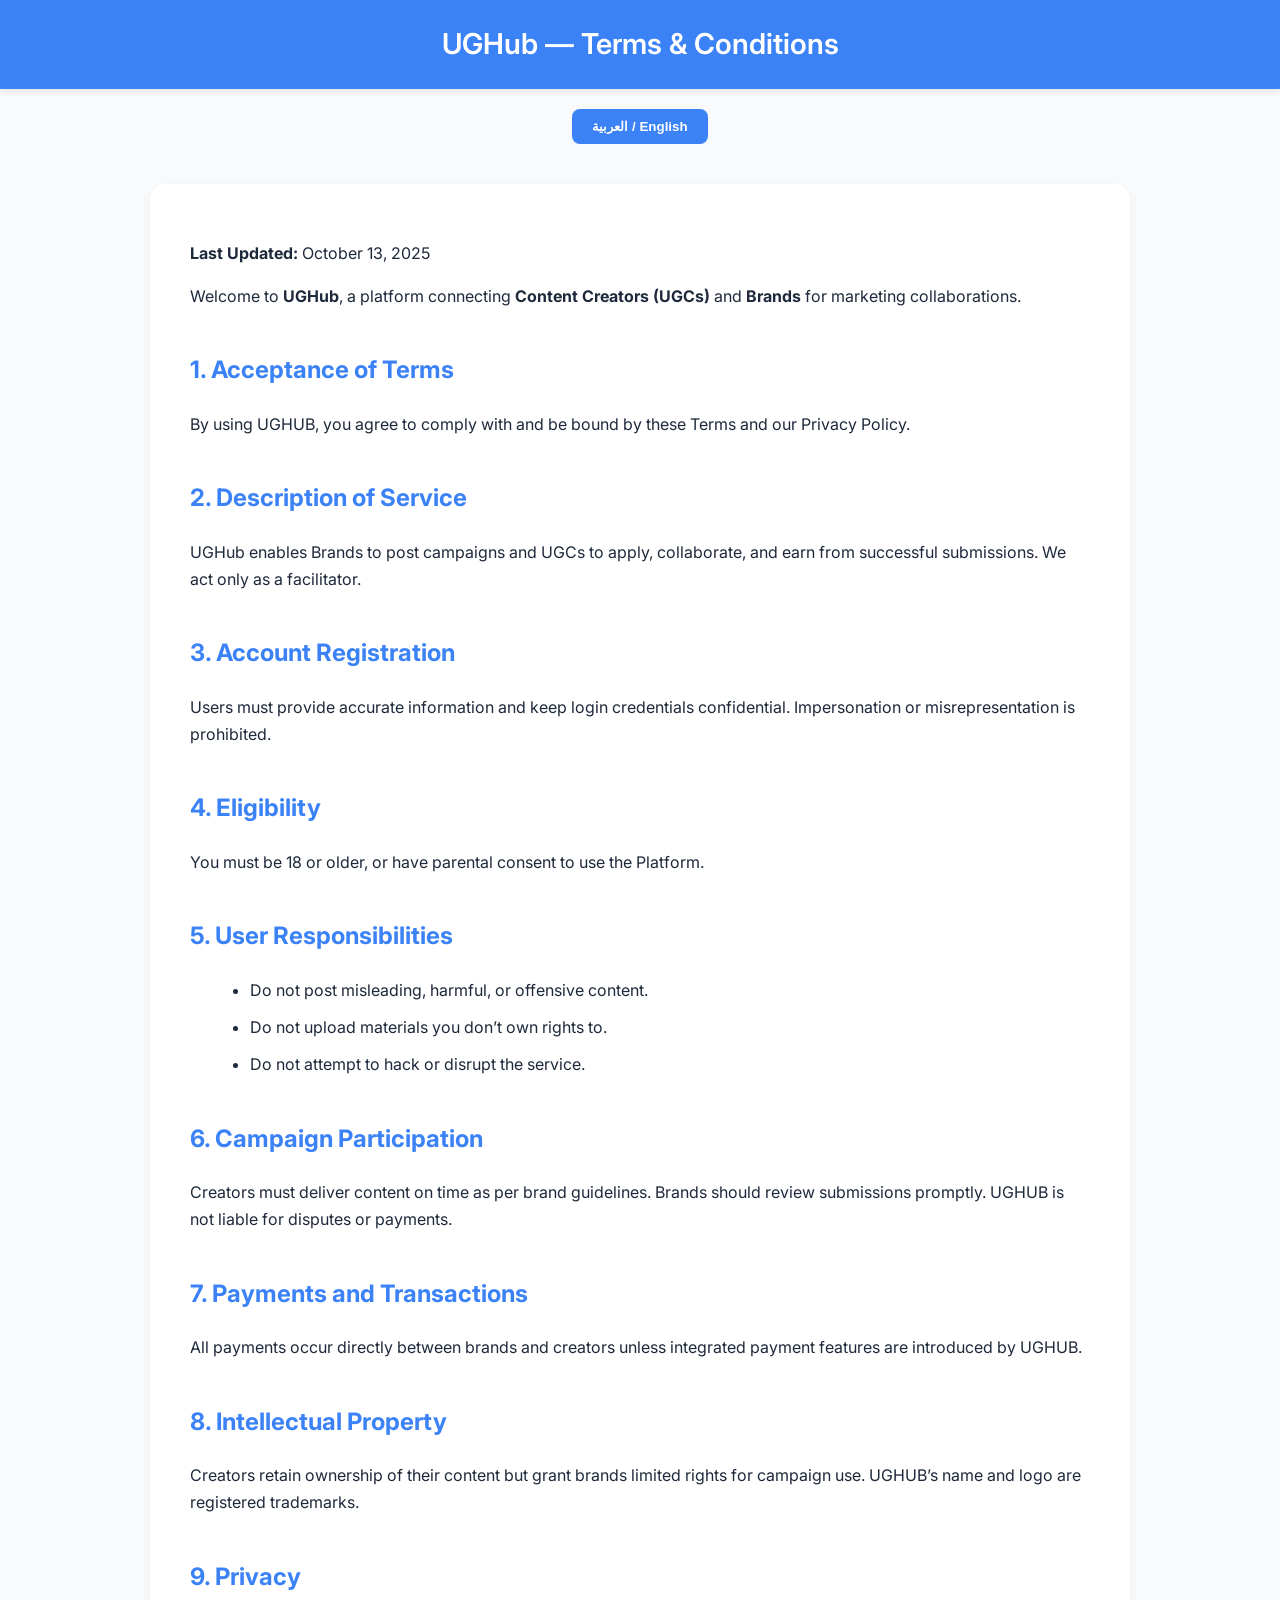
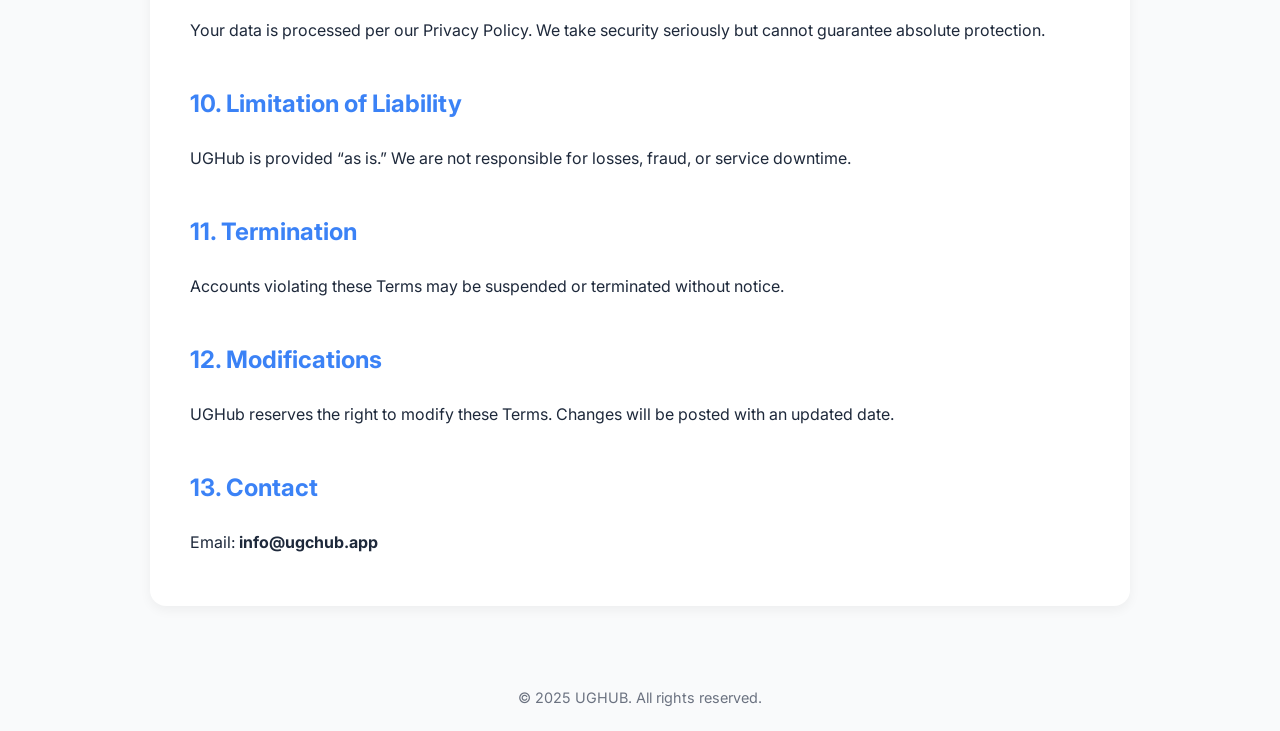
==== index.html @ 2a1dae36 "Fix HTML encoding issues in index.html" ====
<!DOCTYPE html>
<html lang="en" dir="ltr">
<head>
  <meta charset="UTF-8">
  <meta name="viewport" content="width=device-width, initial-scale=1.0">
  <title>UGHub | Terms & Conditions</title>
  <link href="https://fonts.googleapis.com/css2?family=Inter:wght@400;600&display=swap" rel="stylesheet">
  <style>
    :root {
      --primary: #3b82f6;
      --secondary: #1e293b;
      --bg: #f9fafb;
      --white: #fff;
    }
    body {
      font-family: 'Inter', sans-serif;
      background-color: var(--bg);
      margin: 0;
      padding: 0;
      line-height: 1.7;
      color: var(--secondary);
    }
    header {
      background: var(--primary);
      color: var(--white);
      padding: 20px 40px;
      text-align: center;
      box-shadow: 0 2px 8px rgba(0,0,0,0.1);
    }
    header h1 {
      margin: 0;
      font-size: 1.8rem;
      font-weight: 600;
    }
    .container {
      max-width: 900px;
      margin: 40px auto;
      background: var(--white);
      padding: 40px;
      border-radius: 16px;
      box-shadow: 0 4px 12px rgba(0,0,0,0.05);
    }
    h2 {
      color: var(--primary);
      margin-top: 40px;
    }
    h3 {
      margin-top: 30px;
      color: var(--secondary);
    }
    p, li {
      margin-bottom: 10px;
    }
    ul {
      margin-left: 20px;
    }
    .switcher {
      display: flex;
      justify-content: center;
      margin: 20px;
    }
    button {
      background: var(--primary);
      border: none;
      color: var(--white);
      padding: 10px 20px;
      border-radius: 8px;
      cursor: pointer;
      font-weight: 600;
      transition: background 0.2s;
    }
    button:hover {
      background: #2563eb;
    }
    .arabic {
      display: none;
      direction: rtl;
      font-family: 'Inter', sans-serif;
    }
    footer {
      text-align: center;
      margin-top: 60px;
      padding: 20px;
      color: #6b7280;
      font-size: 0.9rem;
    }
    @media (max-width: 768px) {
      .container {
        padding: 20px;
      }
    }
  </style>
</head>
<body>
  <header>
    <h1>UGHub — Terms & Conditions</h1>
  </header>

  <div class="switcher">
    <button id="toggleLang">العربية / English</button>
  </div>

  <div class="container english">
    <p><strong>Last Updated:</strong> October 13, 2025</p>
    <p>Welcome to <strong>UGHub</strong>, a platform connecting <strong>Content Creators (UGCs)</strong> and <strong>Brands</strong> for marketing collaborations.</p>

    <h2>1. Acceptance of Terms</h2>
    <p>By using UGHUB, you agree to comply with and be bound by these Terms and our Privacy Policy.</p>

    <h2>2. Description of Service</h2>
    <p>UGHub enables Brands to post campaigns and UGCs to apply, collaborate, and earn from successful submissions. We act only as a facilitator.</p>

    <h2>3. Account Registration</h2>
    <p>Users must provide accurate information and keep login credentials confidential. Impersonation or misrepresentation is prohibited.</p>

    <h2>4. Eligibility</h2>
    <p>You must be 18 or older, or have parental consent to use the Platform.</p>

    <h2>5. User Responsibilities</h2>
    <ul>
      <li>Do not post misleading, harmful, or offensive content.</li>
      <li>Do not upload materials you don’t own rights to.</li>
      <li>Do not attempt to hack or disrupt the service.</li>
    </ul>

    <h2>6. Campaign Participation</h2>
    <p>Creators must deliver content on time as per brand guidelines. Brands should review submissions promptly. UGHUB is not liable for disputes or payments.</p>

    <h2>7. Payments and Transactions</h2>
    <p>All payments occur directly between brands and creators unless integrated payment features are introduced by UGHUB.</p>

    <h2>8. Intellectual Property</h2>
    <p>Creators retain ownership of their content but grant brands limited rights for campaign use. UGHUB’s name and logo are registered trademarks.</p>

    <h2>9. Privacy</h2>
    <p>Your data is processed per our Privacy Policy. We take security seriously but cannot guarantee absolute protection.</p>

    <h2>10. Limitation of Liability</h2>
    <p>UGHub is provided “as is.” We are not responsible for losses, fraud, or service downtime.</p>

    <h2>11. Termination</h2>
    <p>Accounts violating these Terms may be suspended or terminated without notice.</p>

    <h2>12. Modifications</h2>
    <p>UGHub reserves the right to modify these Terms. Changes will be posted with an updated date.</p>

    <h2>13. Contact</h2>
    <p>Email: <strong>info@ugchub.app</strong></p>
  </div>

  <div class="container arabic">
    <p><strong>آخر تحديث:</strong> 13 أكتوبر 2025</p>
    <p>مرحبًا بك في <strong>UGHub</strong>، المنصة التي تربط بين <strong>صنّاع المحتوى</strong> و<strong>العلامات التجارية</strong> للتعاون في الحملات التسويقية.</p>

    <h2>1. القبول بالشروط</h2>
    <p>باستخدامك للتطبيق، فإنك توافق على هذه الشروط وسياسة الخصوصية الخاصة بنا.</p>

    <h2>2. وصف الخدمة</h2>
    <p>تتيح المنصة للعلامات التجارية نشر الحملات، ولصناع المحتوى التقديم والمشاركة مقابل تعويض. UGHUB مجرد وسيط ولا يتحمل المسؤولية المالية.</p>

    <h2>3. تسجيل الحساب</h2>
    <p>يجب إدخال معلومات صحيحة والحفاظ على سرية بيانات الدخول. يُمنع انتحال هوية أي جهة.</p>

    <h2>4. الأهلية</h2>
    <p>يجب أن يكون عمرك 18 عامًا أو أكثر أو لديك موافقة ولي أمرك.</p>

    <h2>5. مسؤوليات المستخدم</h2>
    <ul>
      <li>عدم نشر محتوى مضلل أو مسيء.</li>
      <li>عدم رفع مواد لا تمتلك حقوقها.</li>
      <li>عدم محاولة اختراق أو تعطيل النظام.</li>
    </ul>

    <h2>6. المشاركة في الحملات</h2>
    <p>يجب على صانع المحتوى الالتزام بإرشادات الحملة. لا تتحمل UGHUB أي مسؤولية عن المدفوعات أو النزاعات.</p>

    <h2>7. المدفوعات</h2>
    <p>تتم الاتفاقات المالية مباشرة بين الطرفين ما لم توفر المنصة نظام دفع رسمي.</p>

    <h2>8. الملكية الفكرية</h2>
    <p>يحتفظ صانع المحتوى بحقوق أعماله ويمنح العلامة التجارية ترخيصًا محدودًا لاستخدامها ضمن الحملة.</p>

    <h2>9. الخصوصية</h2>
    <p>نتعامل مع بياناتك وفق سياسة الخصوصية الخاصة بنا، ونسعى لحمايتها بأقصى قدر ممكن.</p>

    <h2>10. تحديد المسؤولية</h2>
    <p>يُقدَّم التطبيق “كما هو”، دون ضمانات. لا نتحمل مسؤولية الخسائر أو الأعطال.</p>

    <h2>11. إنهاء الخدمة</h2>
    <p>قد يتم تعليق أو حذف الحسابات المخالفة دون إشعار مسبق.</p>

    <h2>12. التعديلات</h2>
    <p>قد يتم تعديل هذه الشروط من وقت لآخر، ويُعتبر استمرارك في الاستخدام موافقة ضمنية.</p>

    <h2>13. اتصل بنا</h2>
    <p>البريد الإلكتروني: <strong>info@ugchub.app</strong></p>
  </div>

  <footer>
    &copy; 2025 UGHUB. All rights reserved.
  </footer>

  <script>
    const toggleBtn = document.getElementById('toggleLang');
    const english = document.querySelector('.english');
    const arabic = document.querySelector('.arabic');
    let isArabic = false;

    toggleBtn.addEventListener('click', () => {
      isArabic = !isArabic;
      if (isArabic) {
        english.style.display = 'none';
        arabic.style.display = 'block';
      } else {
        english.style.display = 'block';
        arabic.style.display = 'none';
      }
    });
  </script>
</body>
</html>
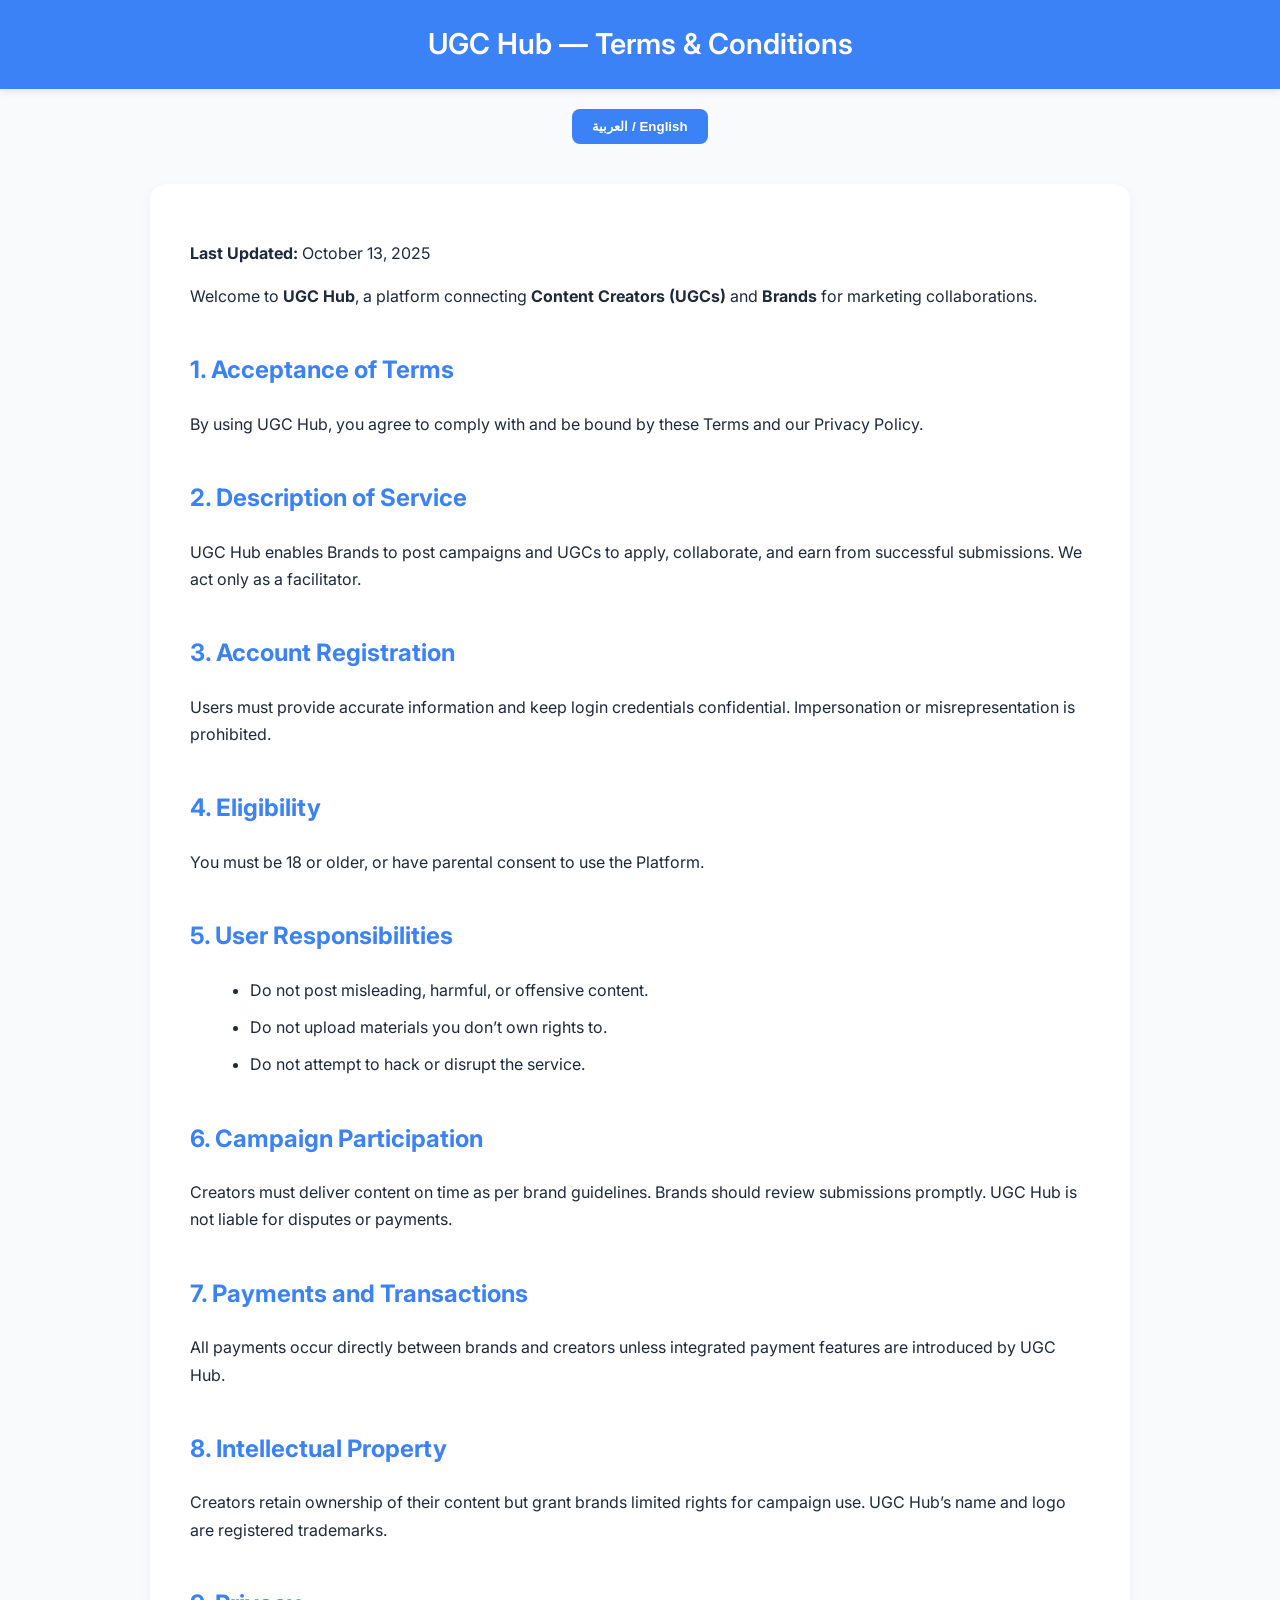
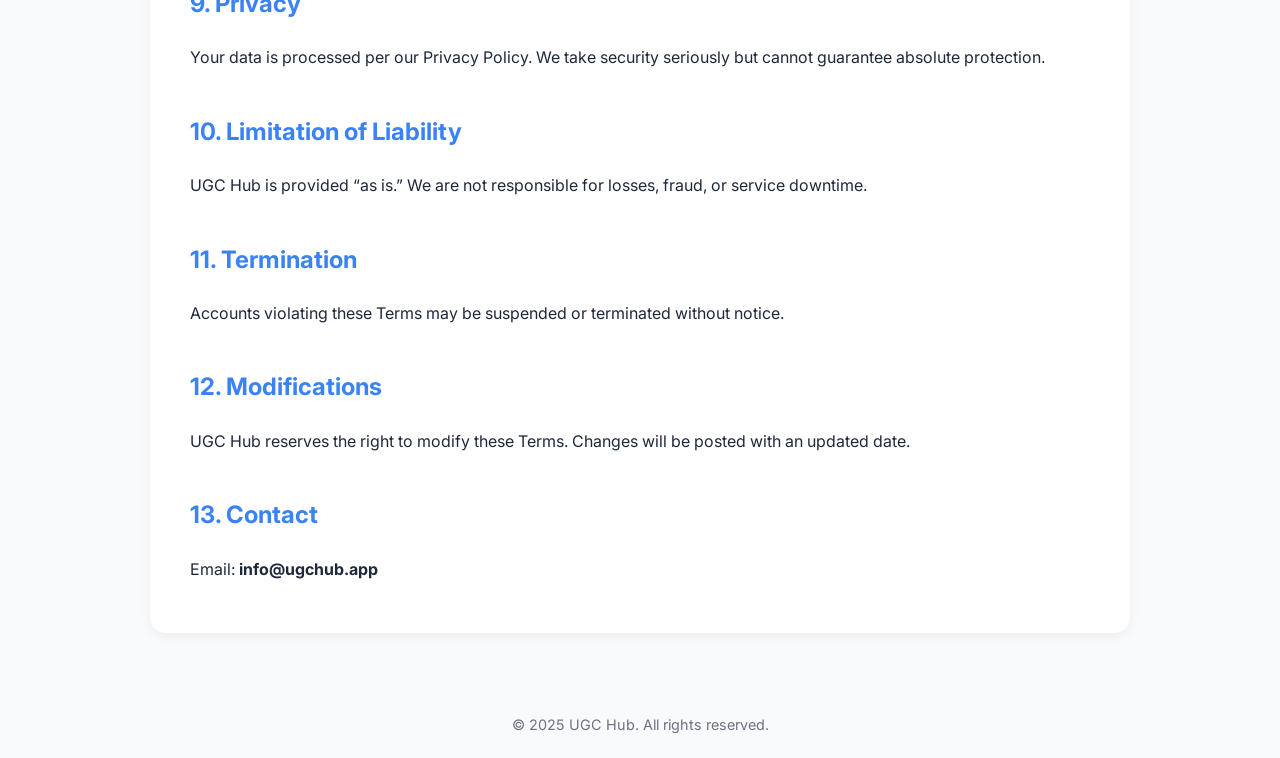
==== commit fdbf4b5a: "Update HTML structure and content for UGC Hub" ====
--- a/index.html
+++ b/index.html
@@ -3,7 +3,7 @@
 <head>
   <meta charset="UTF-8">
   <meta name="viewport" content="width=device-width, initial-scale=1.0">
-  <title>UGHub | Terms & Conditions</title>
+  <title>UGC Hub | Terms & Conditions</title>
   <link href="https://fonts.googleapis.com/css2?family=Inter:wght@400;600&display=swap" rel="stylesheet">
   <style>
     :root {
@@ -93,7 +93,7 @@
 </head>
 <body>
   <header>
-    <h1>UGHub — Terms & Conditions</h1>
+    <h1>UGC Hub — Terms & Conditions</h1>
   </header>
 
   <div class="switcher">
@@ -102,13 +102,13 @@
 
   <div class="container english">
     <p><strong>Last Updated:</strong> October 13, 2025</p>
-    <p>Welcome to <strong>UGHub</strong>, a platform connecting <strong>Content Creators (UGCs)</strong> and <strong>Brands</strong> for marketing collaborations.</p>
+    <p>Welcome to <strong>UGC Hub</strong>, a platform connecting <strong>Content Creators (UGCs)</strong> and <strong>Brands</strong> for marketing collaborations.</p>
 
     <h2>1. Acceptance of Terms</h2>
-    <p>By using UGHUB, you agree to comply with and be bound by these Terms and our Privacy Policy.</p>
+    <p>By using UGC Hub, you agree to comply with and be bound by these Terms and our Privacy Policy.</p>
 
     <h2>2. Description of Service</h2>
-    <p>UGHub enables Brands to post campaigns and UGCs to apply, collaborate, and earn from successful submissions. We act only as a facilitator.</p>
+    <p>UGC Hub enables Brands to post campaigns and UGCs to apply, collaborate, and earn from successful submissions. We act only as a facilitator.</p>
 
     <h2>3. Account Registration</h2>
     <p>Users must provide accurate information and keep login credentials confidential. Impersonation or misrepresentation is prohibited.</p>
@@ -124,25 +124,25 @@
     </ul>
 
     <h2>6. Campaign Participation</h2>
-    <p>Creators must deliver content on time as per brand guidelines. Brands should review submissions promptly. UGHUB is not liable for disputes or payments.</p>
+    <p>Creators must deliver content on time as per brand guidelines. Brands should review submissions promptly. UGC Hub is not liable for disputes or payments.</p>
 
     <h2>7. Payments and Transactions</h2>
-    <p>All payments occur directly between brands and creators unless integrated payment features are introduced by UGHUB.</p>
+    <p>All payments occur directly between brands and creators unless integrated payment features are introduced by UGC Hub.</p>
 
     <h2>8. Intellectual Property</h2>
-    <p>Creators retain ownership of their content but grant brands limited rights for campaign use. UGHUB’s name and logo are registered trademarks.</p>
+    <p>Creators retain ownership of their content but grant brands limited rights for campaign use. UGC Hub’s name and logo are registered trademarks.</p>
 
     <h2>9. Privacy</h2>
     <p>Your data is processed per our Privacy Policy. We take security seriously but cannot guarantee absolute protection.</p>
 
     <h2>10. Limitation of Liability</h2>
-    <p>UGHub is provided “as is.” We are not responsible for losses, fraud, or service downtime.</p>
+    <p>UGC Hub is provided “as is.” We are not responsible for losses, fraud, or service downtime.</p>
 
     <h2>11. Termination</h2>
     <p>Accounts violating these Terms may be suspended or terminated without notice.</p>
 
     <h2>12. Modifications</h2>
-    <p>UGHub reserves the right to modify these Terms. Changes will be posted with an updated date.</p>
+    <p>UGC Hub reserves the right to modify these Terms. Changes will be posted with an updated date.</p>
 
     <h2>13. Contact</h2>
     <p>Email: <strong>info@ugchub.app</strong></p>
@@ -150,13 +150,13 @@
 
   <div class="container arabic">
     <p><strong>آخر تحديث:</strong> 13 أكتوبر 2025</p>
-    <p>مرحبًا بك في <strong>UGHub</strong>، المنصة التي تربط بين <strong>صنّاع المحتوى</strong> و<strong>العلامات التجارية</strong> للتعاون في الحملات التسويقية.</p>
+    <p>مرحبًا بك في <strong>UGC Hub</strong>، المنصة التي تربط بين <strong>صنّاع المحتوى</strong> و<strong>العلامات التجارية</strong> للتعاون في الحملات التسويقية.</p>
 
     <h2>1. القبول بالشروط</h2>
     <p>باستخدامك للتطبيق، فإنك توافق على هذه الشروط وسياسة الخصوصية الخاصة بنا.</p>
 
     <h2>2. وصف الخدمة</h2>
-    <p>تتيح المنصة للعلامات التجارية نشر الحملات، ولصناع المحتوى التقديم والمشاركة مقابل تعويض. UGHUB مجرد وسيط ولا يتحمل المسؤولية المالية.</p>
+    <p>تتيح المنصة للعلامات التجارية نشر الحملات، ولصناع المحتوى التقديم والمشاركة مقابل تعويض. UGC Hub مجرد وسيط ولا يتحمل المسؤولية المالية.</p>
 
     <h2>3. تسجيل الحساب</h2>
     <p>يجب إدخال معلومات صحيحة والحفاظ على سرية بيانات الدخول. يُمنع انتحال هوية أي جهة.</p>
@@ -172,7 +172,7 @@
     </ul>
 
     <h2>6. المشاركة في الحملات</h2>
-    <p>يجب على صانع المحتوى الالتزام بإرشادات الحملة. لا تتحمل UGHUB أي مسؤولية عن المدفوعات أو النزاعات.</p>
+    <p>يجب على صانع المحتوى الالتزام بإرشادات الحملة. لا تتحمل UGC Hub أي مسؤولية عن المدفوعات أو النزاعات.</p>
 
     <h2>7. المدفوعات</h2>
     <p>تتم الاتفاقات المالية مباشرة بين الطرفين ما لم توفر المنصة نظام دفع رسمي.</p>
@@ -197,7 +197,7 @@
   </div>
 
   <footer>
-    &copy; 2025 UGHUB. All rights reserved.
+    &copy; 2025 UGC Hub. All rights reserved.
   </footer>
 
   <script>
@@ -220,3 +220,4 @@
 </body>
 </html>
 
+
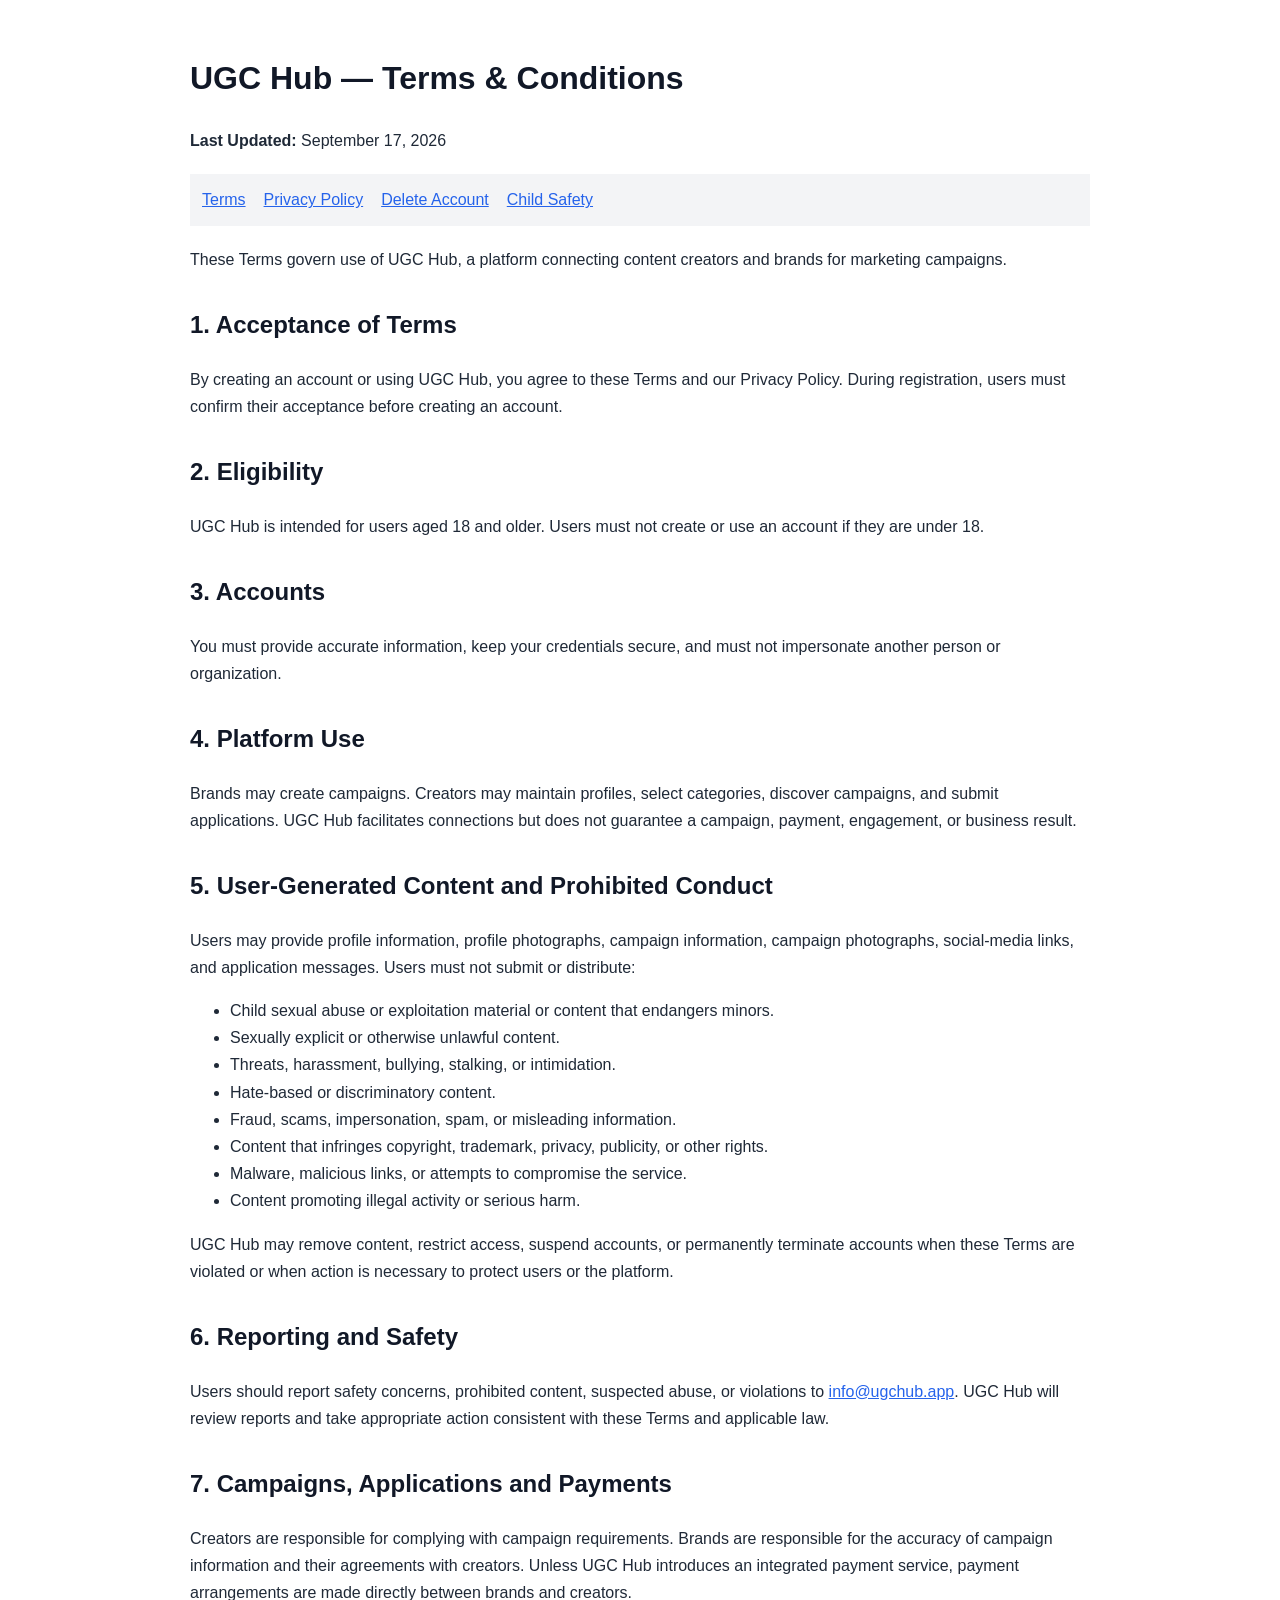
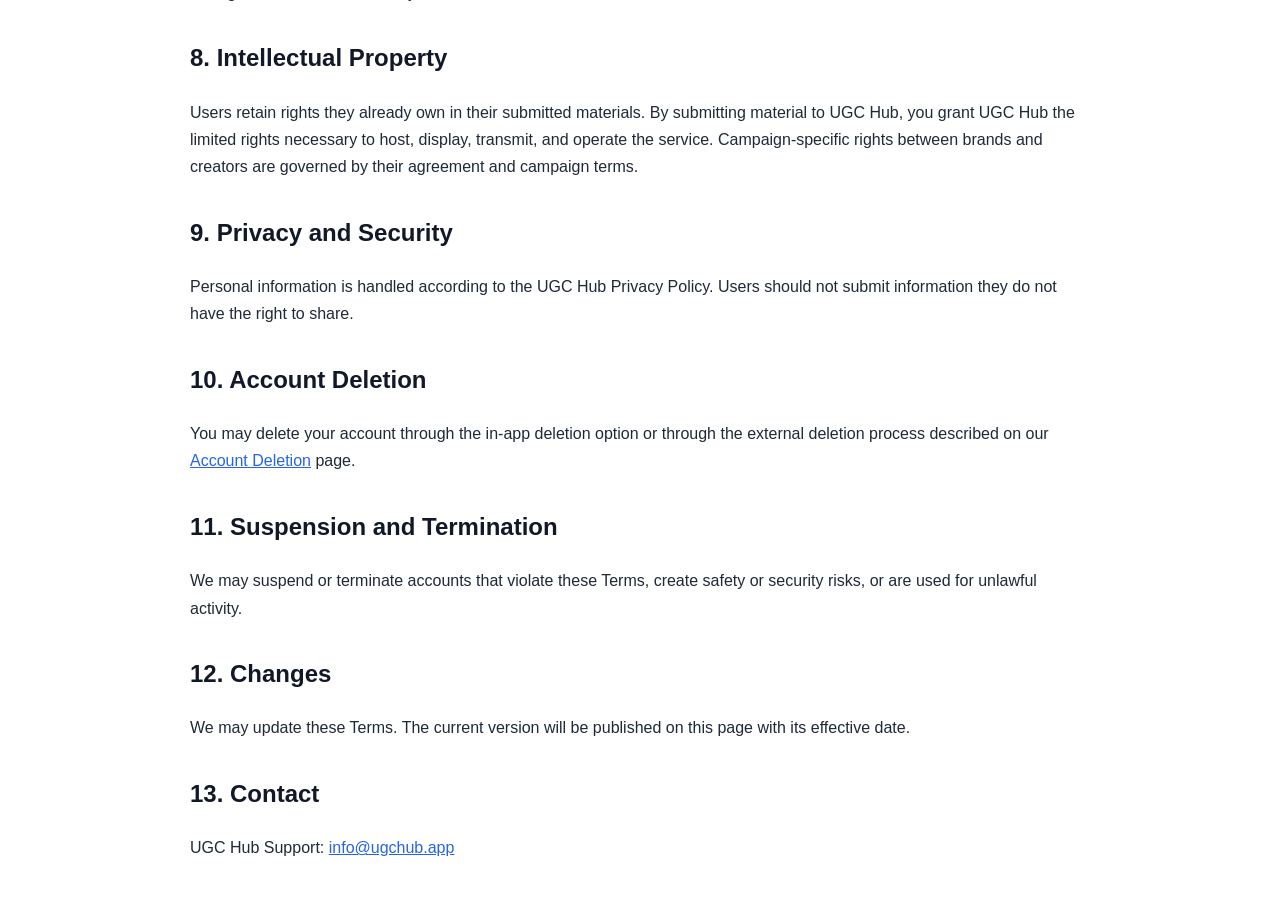
==== commit 18af8f70: "Update Terms and Conditions for Play compliance" ====
--- a/index.html
+++ b/index.html
@@ -1,223 +1,30 @@
-<!DOCTYPE html>
-<html lang="en" dir="ltr">
-<head>
-  <meta charset="UTF-8">
-  <meta name="viewport" content="width=device-width, initial-scale=1.0">
-  <title>UGC Hub | Terms & Conditions</title>
-  <link href="https://fonts.googleapis.com/css2?family=Inter:wght@400;600&display=swap" rel="stylesheet">
-  <style>
-    :root {
-      --primary: #3b82f6;
-      --secondary: #1e293b;
-      --bg: #f9fafb;
-      --white: #fff;
-    }
-    body {
-      font-family: 'Inter', sans-serif;
-      background-color: var(--bg);
-      margin: 0;
-      padding: 0;
-      line-height: 1.7;
-      color: var(--secondary);
-    }
-    header {
-      background: var(--primary);
-      color: var(--white);
-      padding: 20px 40px;
-      text-align: center;
-      box-shadow: 0 2px 8px rgba(0,0,0,0.1);
-    }
-    header h1 {
-      margin: 0;
-      font-size: 1.8rem;
-      font-weight: 600;
-    }
-    .container {
-      max-width: 900px;
-      margin: 40px auto;
-      background: var(--white);
-      padding: 40px;
-      border-radius: 16px;
-      box-shadow: 0 4px 12px rgba(0,0,0,0.05);
-    }
-    h2 {
-      color: var(--primary);
-      margin-top: 40px;
-    }
-    h3 {
-      margin-top: 30px;
-      color: var(--secondary);
-    }
-    p, li {
-      margin-bottom: 10px;
-    }
-    ul {
-      margin-left: 20px;
-    }
-    .switcher {
-      display: flex;
-      justify-content: center;
-      margin: 20px;
-    }
-    button {
-      background: var(--primary);
-      border: none;
-      color: var(--white);
-      padding: 10px 20px;
-      border-radius: 8px;
-      cursor: pointer;
-      font-weight: 600;
-      transition: background 0.2s;
-    }
-    button:hover {
-      background: #2563eb;
-    }
-    .arabic {
-      display: none;
-      direction: rtl;
-      font-family: 'Inter', sans-serif;
-    }
-    footer {
-      text-align: center;
-      margin-top: 60px;
-      padding: 20px;
-      color: #6b7280;
-      font-size: 0.9rem;
-    }
-    @media (max-width: 768px) {
-      .container {
-        padding: 20px;
-      }
-    }
-  </style>
-</head>
-<body>
-  <header>
-    <h1>UGC Hub — Terms & Conditions</h1>
-  </header>
-
-  <div class="switcher">
-    <button id="toggleLang">العربية / English</button>
-  </div>
-
-  <div class="container english">
-    <p><strong>Last Updated:</strong> October 13, 2025</p>
-    <p>Welcome to <strong>UGC Hub</strong>, a platform connecting <strong>Content Creators (UGCs)</strong> and <strong>Brands</strong> for marketing collaborations.</p>
-
-    <h2>1. Acceptance of Terms</h2>
-    <p>By using UGC Hub, you agree to comply with and be bound by these Terms and our Privacy Policy.</p>
-
-    <h2>2. Description of Service</h2>
-    <p>UGC Hub enables Brands to post campaigns and UGCs to apply, collaborate, and earn from successful submissions. We act only as a facilitator.</p>
-
-    <h2>3. Account Registration</h2>
-    <p>Users must provide accurate information and keep login credentials confidential. Impersonation or misrepresentation is prohibited.</p>
-
-    <h2>4. Eligibility</h2>
-    <p>You must be 18 or older, or have parental consent to use the Platform.</p>
-
-    <h2>5. User Responsibilities</h2>
-    <ul>
-      <li>Do not post misleading, harmful, or offensive content.</li>
-      <li>Do not upload materials you don’t own rights to.</li>
-      <li>Do not attempt to hack or disrupt the service.</li>
-    </ul>
-
-    <h2>6. Campaign Participation</h2>
-    <p>Creators must deliver content on time as per brand guidelines. Brands should review submissions promptly. UGC Hub is not liable for disputes or payments.</p>
-
-    <h2>7. Payments and Transactions</h2>
-    <p>All payments occur directly between brands and creators unless integrated payment features are introduced by UGC Hub.</p>
-
-    <h2>8. Intellectual Property</h2>
-    <p>Creators retain ownership of their content but grant brands limited rights for campaign use. UGC Hub’s name and logo are registered trademarks.</p>
-
-    <h2>9. Privacy</h2>
-    <p>Your data is processed per our Privacy Policy. We take security seriously but cannot guarantee absolute protection.</p>
-
-    <h2>10. Limitation of Liability</h2>
-    <p>UGC Hub is provided “as is.” We are not responsible for losses, fraud, or service downtime.</p>
-
-    <h2>11. Termination</h2>
-    <p>Accounts violating these Terms may be suspended or terminated without notice.</p>
-
-    <h2>12. Modifications</h2>
-    <p>UGC Hub reserves the right to modify these Terms. Changes will be posted with an updated date.</p>
-
-    <h2>13. Contact</h2>
-    <p>Email: <strong>info@ugchub.app</strong></p>
-  </div>
-
-  <div class="container arabic">
-    <p><strong>آخر تحديث:</strong> 13 أكتوبر 2025</p>
-    <p>مرحبًا بك في <strong>UGC Hub</strong>، المنصة التي تربط بين <strong>صنّاع المحتوى</strong> و<strong>العلامات التجارية</strong> للتعاون في الحملات التسويقية.</p>
-
-    <h2>1. القبول بالشروط</h2>
-    <p>باستخدامك للتطبيق، فإنك توافق على هذه الشروط وسياسة الخصوصية الخاصة بنا.</p>
-
-    <h2>2. وصف الخدمة</h2>
-    <p>تتيح المنصة للعلامات التجارية نشر الحملات، ولصناع المحتوى التقديم والمشاركة مقابل تعويض. UGC Hub مجرد وسيط ولا يتحمل المسؤولية المالية.</p>
-
-    <h2>3. تسجيل الحساب</h2>
-    <p>يجب إدخال معلومات صحيحة والحفاظ على سرية بيانات الدخول. يُمنع انتحال هوية أي جهة.</p>
-
-    <h2>4. الأهلية</h2>
-    <p>يجب أن يكون عمرك 18 عامًا أو أكثر أو لديك موافقة ولي أمرك.</p>
-
-    <h2>5. مسؤوليات المستخدم</h2>
-    <ul>
-      <li>عدم نشر محتوى مضلل أو مسيء.</li>
-      <li>عدم رفع مواد لا تمتلك حقوقها.</li>
-      <li>عدم محاولة اختراق أو تعطيل النظام.</li>
-    </ul>
-
-    <h2>6. المشاركة في الحملات</h2>
-    <p>يجب على صانع المحتوى الالتزام بإرشادات الحملة. لا تتحمل UGC Hub أي مسؤولية عن المدفوعات أو النزاعات.</p>
-
-    <h2>7. المدفوعات</h2>
-    <p>تتم الاتفاقات المالية مباشرة بين الطرفين ما لم توفر المنصة نظام دفع رسمي.</p>
-
-    <h2>8. الملكية الفكرية</h2>
-    <p>يحتفظ صانع المحتوى بحقوق أعماله ويمنح العلامة التجارية ترخيصًا محدودًا لاستخدامها ضمن الحملة.</p>
-
-    <h2>9. الخصوصية</h2>
-    <p>نتعامل مع بياناتك وفق سياسة الخصوصية الخاصة بنا، ونسعى لحمايتها بأقصى قدر ممكن.</p>
-
-    <h2>10. تحديد المسؤولية</h2>
-    <p>يُقدَّم التطبيق “كما هو”، دون ضمانات. لا نتحمل مسؤولية الخسائر أو الأعطال.</p>
-
-    <h2>11. إنهاء الخدمة</h2>
-    <p>قد يتم تعليق أو حذف الحسابات المخالفة دون إشعار مسبق.</p>
-
-    <h2>12. التعديلات</h2>
-    <p>قد يتم تعديل هذه الشروط من وقت لآخر، ويُعتبر استمرارك في الاستخدام موافقة ضمنية.</p>
-
-    <h2>13. اتصل بنا</h2>
-    <p>البريد الإلكتروني: <strong>info@ugchub.app</strong></p>
-  </div>
-
-  <footer>
-    &copy; 2025 UGC Hub. All rights reserved.
-  </footer>
-
-  <script>
-    const toggleBtn = document.getElementById('toggleLang');
-    const english = document.querySelector('.english');
-    const arabic = document.querySelector('.arabic');
-    let isArabic = false;
-
-    toggleBtn.addEventListener('click', () => {
-      isArabic = !isArabic;
-      if (isArabic) {
-        english.style.display = 'none';
-        arabic.style.display = 'block';
-      } else {
-        english.style.display = 'block';
-        arabic.style.display = 'none';
-      }
-    });
-  </script>
-</body>
-</html>
-
-
+<!DOCTYPE html>
+<html lang="en">
+<head>
+<meta charset="UTF-8">
+<meta name="viewport" content="width=device-width, initial-scale=1.0">
+<title>UGC Hub | Terms & Conditions</title>
+<style>body{font-family:Arial,sans-serif;line-height:1.7;max-width:900px;margin:auto;padding:30px 20px;color:#1f2937}h1,h2{color:#111827}h2{margin-top:32px}a{color:#2563eb}.nav{margin:20px 0;padding:12px;background:#f3f4f6}.nav a{margin-right:18px}</style>
+</head>
+<body>
+<h1>UGC Hub — Terms & Conditions</h1>
+<p><strong>Last Updated:</strong> September 17, 2026</p>
+<div class="nav"><a href="index.html">Terms</a><a href="privacy-policy.html">Privacy Policy</a><a href="delete-account.html">Delete Account</a><a href="safety-standards.html">Child Safety</a></div>
+<p>These Terms govern use of UGC Hub, a platform connecting content creators and brands for marketing campaigns.</p>
+<h2>1. Acceptance of Terms</h2><p>By creating an account or using UGC Hub, you agree to these Terms and our Privacy Policy. During registration, users must confirm their acceptance before creating an account.</p>
+<h2>2. Eligibility</h2><p>UGC Hub is intended for users aged 18 and older. Users must not create or use an account if they are under 18.</p>
+<h2>3. Accounts</h2><p>You must provide accurate information, keep your credentials secure, and must not impersonate another person or organization.</p>
+<h2>4. Platform Use</h2><p>Brands may create campaigns. Creators may maintain profiles, select categories, discover campaigns, and submit applications. UGC Hub facilitates connections but does not guarantee a campaign, payment, engagement, or business result.</p>
+<h2>5. User-Generated Content and Prohibited Conduct</h2><p>Users may provide profile information, profile photographs, campaign information, campaign photographs, social-media links, and application messages. Users must not submit or distribute:</p>
+<ul><li>Child sexual abuse or exploitation material or content that endangers minors.</li><li>Sexually explicit or otherwise unlawful content.</li><li>Threats, harassment, bullying, stalking, or intimidation.</li><li>Hate-based or discriminatory content.</li><li>Fraud, scams, impersonation, spam, or misleading information.</li><li>Content that infringes copyright, trademark, privacy, publicity, or other rights.</li><li>Malware, malicious links, or attempts to compromise the service.</li><li>Content promoting illegal activity or serious harm.</li></ul>
+<p>UGC Hub may remove content, restrict access, suspend accounts, or permanently terminate accounts when these Terms are violated or when action is necessary to protect users or the platform.</p>
+<h2>6. Reporting and Safety</h2><p>Users should report safety concerns, prohibited content, suspected abuse, or violations to <a href="mailto:info@ugchub.app">info@ugchub.app</a>. UGC Hub will review reports and take appropriate action consistent with these Terms and applicable law.</p>
+<h2>7. Campaigns, Applications and Payments</h2><p>Creators are responsible for complying with campaign requirements. Brands are responsible for the accuracy of campaign information and their agreements with creators. Unless UGC Hub introduces an integrated payment service, payment arrangements are made directly between brands and creators.</p>
+<h2>8. Intellectual Property</h2><p>Users retain rights they already own in their submitted materials. By submitting material to UGC Hub, you grant UGC Hub the limited rights necessary to host, display, transmit, and operate the service. Campaign-specific rights between brands and creators are governed by their agreement and campaign terms.</p>
+<h2>9. Privacy and Security</h2><p>Personal information is handled according to the UGC Hub Privacy Policy. Users should not submit information they do not have the right to share.</p>
+<h2>10. Account Deletion</h2><p>You may delete your account through the in-app deletion option or through the external deletion process described on our <a href="delete-account.html">Account Deletion</a> page.</p>
+<h2>11. Suspension and Termination</h2><p>We may suspend or terminate accounts that violate these Terms, create safety or security risks, or are used for unlawful activity.</p>
+<h2>12. Changes</h2><p>We may update these Terms. The current version will be published on this page with its effective date.</p>
+<h2>13. Contact</h2><p>UGC Hub Support: <a href="mailto:info@ugchub.app">info@ugchub.app</a></p>
+</body>
+</html>
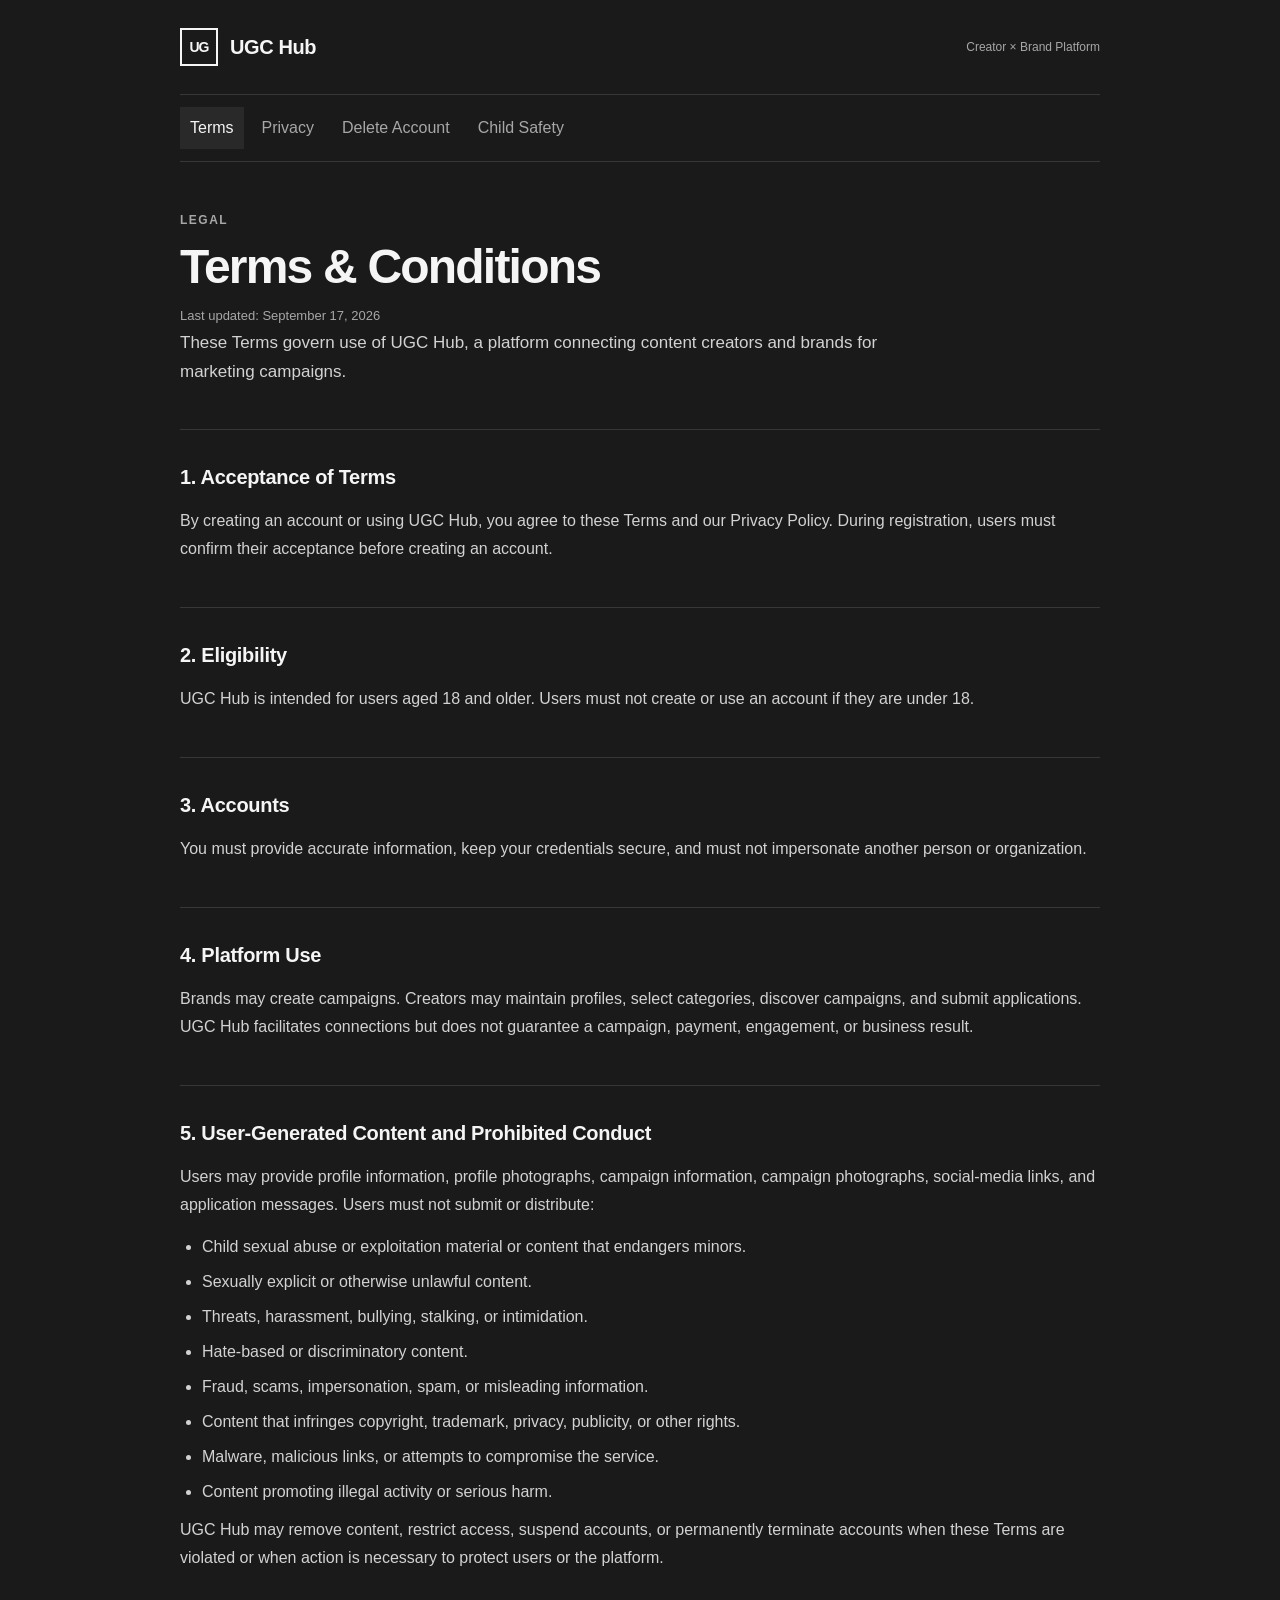
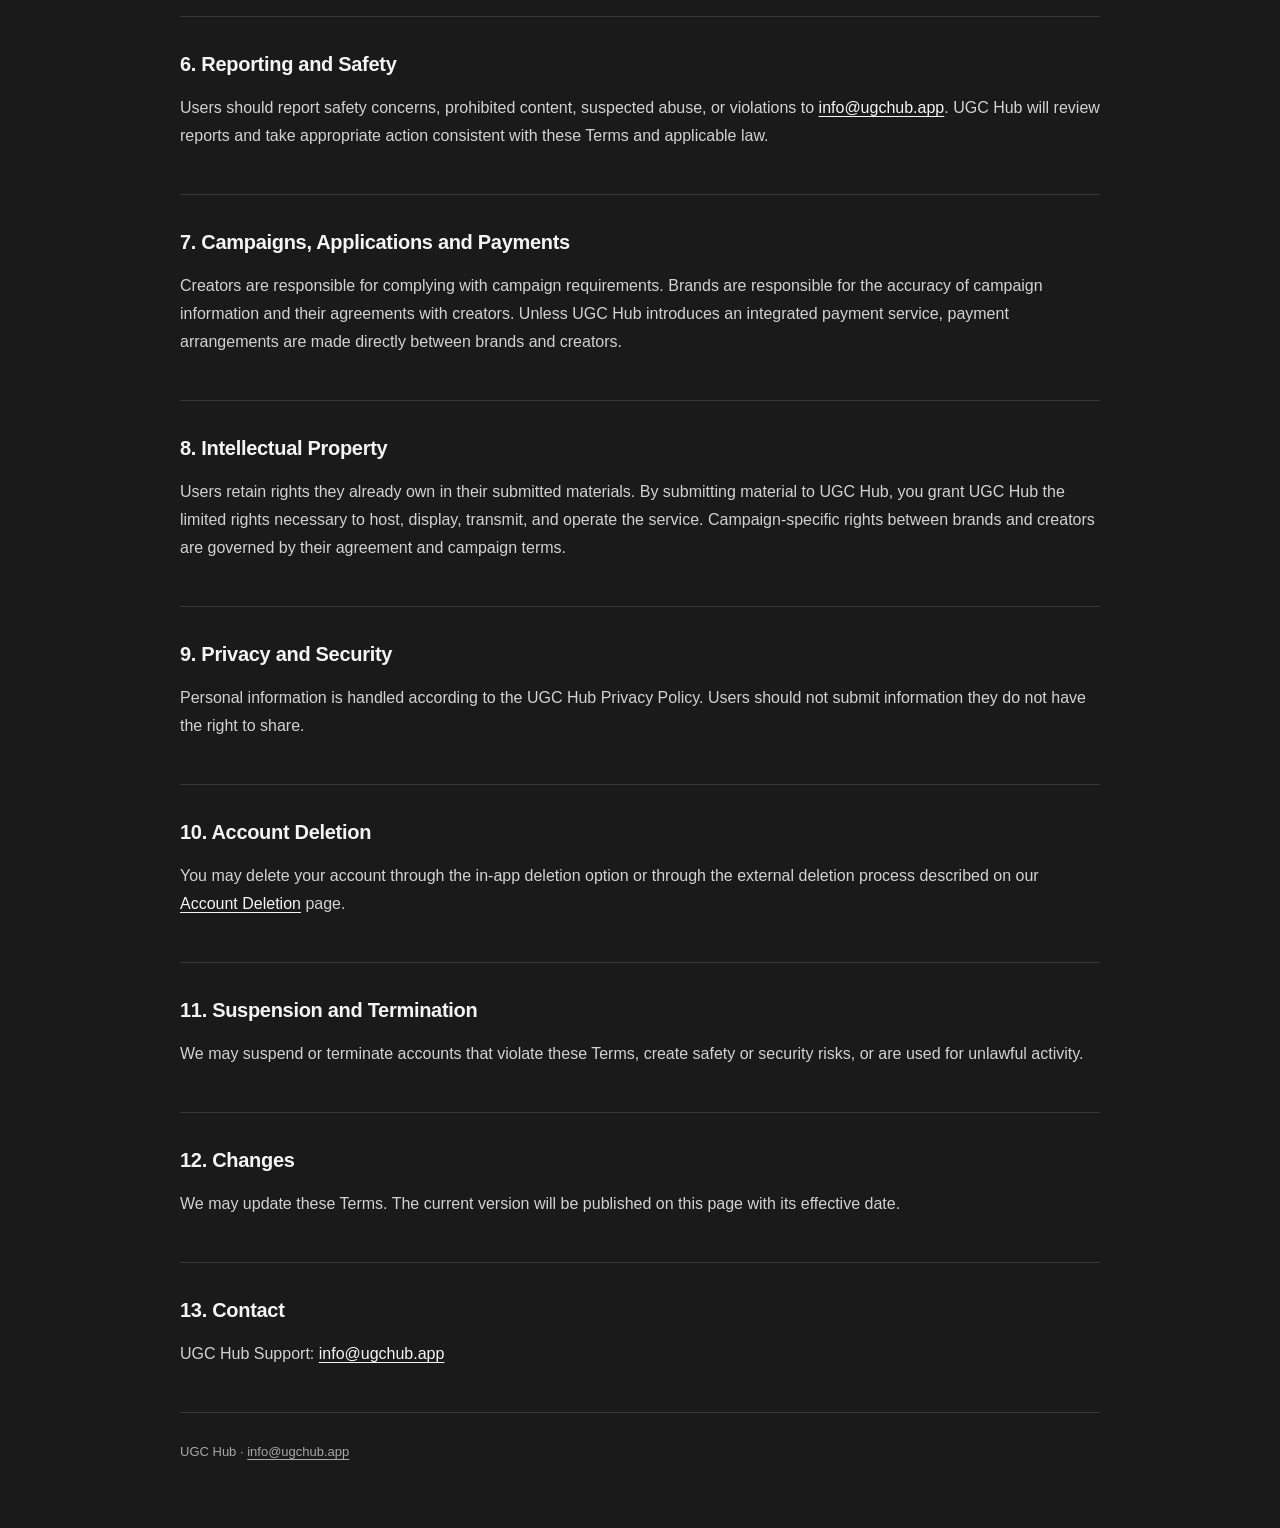
==== commit 543b656b: "Restyle terms page to match UGC Hub app theme" ====
--- a/index.html
+++ b/index.html
@@ -4,27 +4,28 @@
 <meta charset="UTF-8">
 <meta name="viewport" content="width=device-width, initial-scale=1.0">
 <title>UGC Hub | Terms & Conditions</title>
-<style>body{font-family:Arial,sans-serif;line-height:1.7;max-width:900px;margin:auto;padding:30px 20px;color:#1f2937}h1,h2{color:#111827}h2{margin-top:32px}a{color:#2563eb}.nav{margin:20px 0;padding:12px;background:#f3f4f6}.nav a{margin-right:18px}</style>
+<style>
+:root{--bg:#1a1a1a;--surface:#222;--surface-2:#292929;--text:#f5f5f5;--muted:#a7a7a7;--line:#373737;--accent:#fff;}
+*{box-sizing:border-box}html{scroll-behavior:smooth}body{margin:0;background:var(--bg);color:var(--text);font-family:Inter,-apple-system,BlinkMacSystemFont,"Segoe UI",Roboto,Arial,sans-serif;line-height:1.75}a{color:var(--text);text-underline-offset:3px}.shell{width:min(920px,calc(100% - 32px));margin:0 auto;padding:28px 0 64px}.brand{display:flex;align-items:center;gap:12px;margin-bottom:28px}.mark{width:38px;height:38px;border:2px solid var(--text);display:grid;place-items:center;font-weight:800;font-size:14px;letter-spacing:-1px}.brand-name{font-size:20px;font-weight:750;letter-spacing:-.4px}.brand-sub{color:var(--muted);font-size:12px;margin-left:auto}.nav{display:flex;flex-wrap:wrap;gap:8px;border-top:1px solid var(--line);border-bottom:1px solid var(--line);padding:12px 0;margin-bottom:48px}.nav a{text-decoration:none;color:var(--muted);padding:7px 10px}.nav a:hover,.nav a.active{color:var(--text)}.nav a.active{background:var(--surface-2)}.hero{margin-bottom:42px}.eyebrow{font-size:12px;text-transform:uppercase;letter-spacing:1.5px;color:var(--muted);font-weight:700}.hero h1{font-size:clamp(32px,6vw,48px);line-height:1.08;letter-spacing:-1.8px;margin:10px 0 12px}.updated{color:var(--muted);font-size:13px}.intro{font-size:17px;color:#d2d2d2;max-width:760px}.content{border-top:1px solid var(--line)}section{padding:30px 0;border-bottom:1px solid var(--line)}h2{font-size:20px;letter-spacing:-.3px;margin:0 0 12px}p{margin:0 0 14px;color:#d2d2d2}ul,ol{color:#d2d2d2;padding-left:22px;margin:10px 0}li{margin:7px 0}strong{color:var(--text)}.footer{padding-top:28px;color:var(--muted);font-size:13px}.footer a{color:var(--muted)}@media(max-width:600px){.shell{width:min(100% - 24px,920px);padding-top:20px}.brand-sub{display:none}.nav{margin-bottom:36px}.nav a{padding:6px 8px}.hero h1{letter-spacing:-1px}}
+</style>
 </head>
-<body>
-<h1>UGC Hub — Terms & Conditions</h1>
-<p><strong>Last Updated:</strong> September 17, 2026</p>
-<div class="nav"><a href="index.html">Terms</a><a href="privacy-policy.html">Privacy Policy</a><a href="delete-account.html">Delete Account</a><a href="safety-standards.html">Child Safety</a></div>
-<p>These Terms govern use of UGC Hub, a platform connecting content creators and brands for marketing campaigns.</p>
-<h2>1. Acceptance of Terms</h2><p>By creating an account or using UGC Hub, you agree to these Terms and our Privacy Policy. During registration, users must confirm their acceptance before creating an account.</p>
-<h2>2. Eligibility</h2><p>UGC Hub is intended for users aged 18 and older. Users must not create or use an account if they are under 18.</p>
-<h2>3. Accounts</h2><p>You must provide accurate information, keep your credentials secure, and must not impersonate another person or organization.</p>
-<h2>4. Platform Use</h2><p>Brands may create campaigns. Creators may maintain profiles, select categories, discover campaigns, and submit applications. UGC Hub facilitates connections but does not guarantee a campaign, payment, engagement, or business result.</p>
-<h2>5. User-Generated Content and Prohibited Conduct</h2><p>Users may provide profile information, profile photographs, campaign information, campaign photographs, social-media links, and application messages. Users must not submit or distribute:</p>
-<ul><li>Child sexual abuse or exploitation material or content that endangers minors.</li><li>Sexually explicit or otherwise unlawful content.</li><li>Threats, harassment, bullying, stalking, or intimidation.</li><li>Hate-based or discriminatory content.</li><li>Fraud, scams, impersonation, spam, or misleading information.</li><li>Content that infringes copyright, trademark, privacy, publicity, or other rights.</li><li>Malware, malicious links, or attempts to compromise the service.</li><li>Content promoting illegal activity or serious harm.</li></ul>
-<p>UGC Hub may remove content, restrict access, suspend accounts, or permanently terminate accounts when these Terms are violated or when action is necessary to protect users or the platform.</p>
-<h2>6. Reporting and Safety</h2><p>Users should report safety concerns, prohibited content, suspected abuse, or violations to <a href="mailto:info@ugchub.app">info@ugchub.app</a>. UGC Hub will review reports and take appropriate action consistent with these Terms and applicable law.</p>
-<h2>7. Campaigns, Applications and Payments</h2><p>Creators are responsible for complying with campaign requirements. Brands are responsible for the accuracy of campaign information and their agreements with creators. Unless UGC Hub introduces an integrated payment service, payment arrangements are made directly between brands and creators.</p>
-<h2>8. Intellectual Property</h2><p>Users retain rights they already own in their submitted materials. By submitting material to UGC Hub, you grant UGC Hub the limited rights necessary to host, display, transmit, and operate the service. Campaign-specific rights between brands and creators are governed by their agreement and campaign terms.</p>
-<h2>9. Privacy and Security</h2><p>Personal information is handled according to the UGC Hub Privacy Policy. Users should not submit information they do not have the right to share.</p>
-<h2>10. Account Deletion</h2><p>You may delete your account through the in-app deletion option or through the external deletion process described on our <a href="delete-account.html">Account Deletion</a> page.</p>
-<h2>11. Suspension and Termination</h2><p>We may suspend or terminate accounts that violate these Terms, create safety or security risks, or are used for unlawful activity.</p>
-<h2>12. Changes</h2><p>We may update these Terms. The current version will be published on this page with its effective date.</p>
-<h2>13. Contact</h2><p>UGC Hub Support: <a href="mailto:info@ugchub.app">info@ugchub.app</a></p>
-</body>
-</html>+<body><main class="shell">
+<header class="brand"><div class="mark">UG</div><div class="brand-name">UGC Hub</div><div class="brand-sub">Creator × Brand Platform</div></header>
+<nav class="nav"><a class="active" href="index.html">Terms</a><a href="privacy-policy.html">Privacy</a><a href="delete-account.html">Delete Account</a><a href="safety-standards.html">Child Safety</a></nav>
+<header class="hero"><div class="eyebrow">Legal</div><h1>Terms &amp; Conditions</h1><div class="updated">Last updated: September 17, 2026</div><p class="intro">These Terms govern use of UGC Hub, a platform connecting content creators and brands for marketing campaigns.</p></header>
+<div class="content">
+<section><h2>1. Acceptance of Terms</h2><p>By creating an account or using UGC Hub, you agree to these Terms and our Privacy Policy. During registration, users must confirm their acceptance before creating an account.</p></section>
+<section><h2>2. Eligibility</h2><p>UGC Hub is intended for users aged 18 and older. Users must not create or use an account if they are under 18.</p></section>
+<section><h2>3. Accounts</h2><p>You must provide accurate information, keep your credentials secure, and must not impersonate another person or organization.</p></section>
+<section><h2>4. Platform Use</h2><p>Brands may create campaigns. Creators may maintain profiles, select categories, discover campaigns, and submit applications. UGC Hub facilitates connections but does not guarantee a campaign, payment, engagement, or business result.</p></section>
+<section><h2>5. User-Generated Content and Prohibited Conduct</h2><p>Users may provide profile information, profile photographs, campaign information, campaign photographs, social-media links, and application messages. Users must not submit or distribute:</p><ul><li>Child sexual abuse or exploitation material or content that endangers minors.</li><li>Sexually explicit or otherwise unlawful content.</li><li>Threats, harassment, bullying, stalking, or intimidation.</li><li>Hate-based or discriminatory content.</li><li>Fraud, scams, impersonation, spam, or misleading information.</li><li>Content that infringes copyright, trademark, privacy, publicity, or other rights.</li><li>Malware, malicious links, or attempts to compromise the service.</li><li>Content promoting illegal activity or serious harm.</li></ul><p>UGC Hub may remove content, restrict access, suspend accounts, or permanently terminate accounts when these Terms are violated or when action is necessary to protect users or the platform.</p></section>
+<section><h2>6. Reporting and Safety</h2><p>Users should report safety concerns, prohibited content, suspected abuse, or violations to <a href="mailto:info@ugchub.app">info@ugchub.app</a>. UGC Hub will review reports and take appropriate action consistent with these Terms and applicable law.</p></section>
+<section><h2>7. Campaigns, Applications and Payments</h2><p>Creators are responsible for complying with campaign requirements. Brands are responsible for the accuracy of campaign information and their agreements with creators. Unless UGC Hub introduces an integrated payment service, payment arrangements are made directly between brands and creators.</p></section>
+<section><h2>8. Intellectual Property</h2><p>Users retain rights they already own in their submitted materials. By submitting material to UGC Hub, you grant UGC Hub the limited rights necessary to host, display, transmit, and operate the service. Campaign-specific rights between brands and creators are governed by their agreement and campaign terms.</p></section>
+<section><h2>9. Privacy and Security</h2><p>Personal information is handled according to the UGC Hub Privacy Policy. Users should not submit information they do not have the right to share.</p></section>
+<section><h2>10. Account Deletion</h2><p>You may delete your account through the in-app deletion option or through the external deletion process described on our <a href="delete-account.html">Account Deletion</a> page.</p></section>
+<section><h2>11. Suspension and Termination</h2><p>We may suspend or terminate accounts that violate these Terms, create safety or security risks, or are used for unlawful activity.</p></section>
+<section><h2>12. Changes</h2><p>We may update these Terms. The current version will be published on this page with its effective date.</p></section>
+<section><h2>13. Contact</h2><p>UGC Hub Support: <a href="mailto:info@ugchub.app">info@ugchub.app</a></p></section>
+</div><footer class="footer">UGC Hub · <a href="mailto:info@ugchub.app">info@ugchub.app</a></footer>
+</main></body></html>
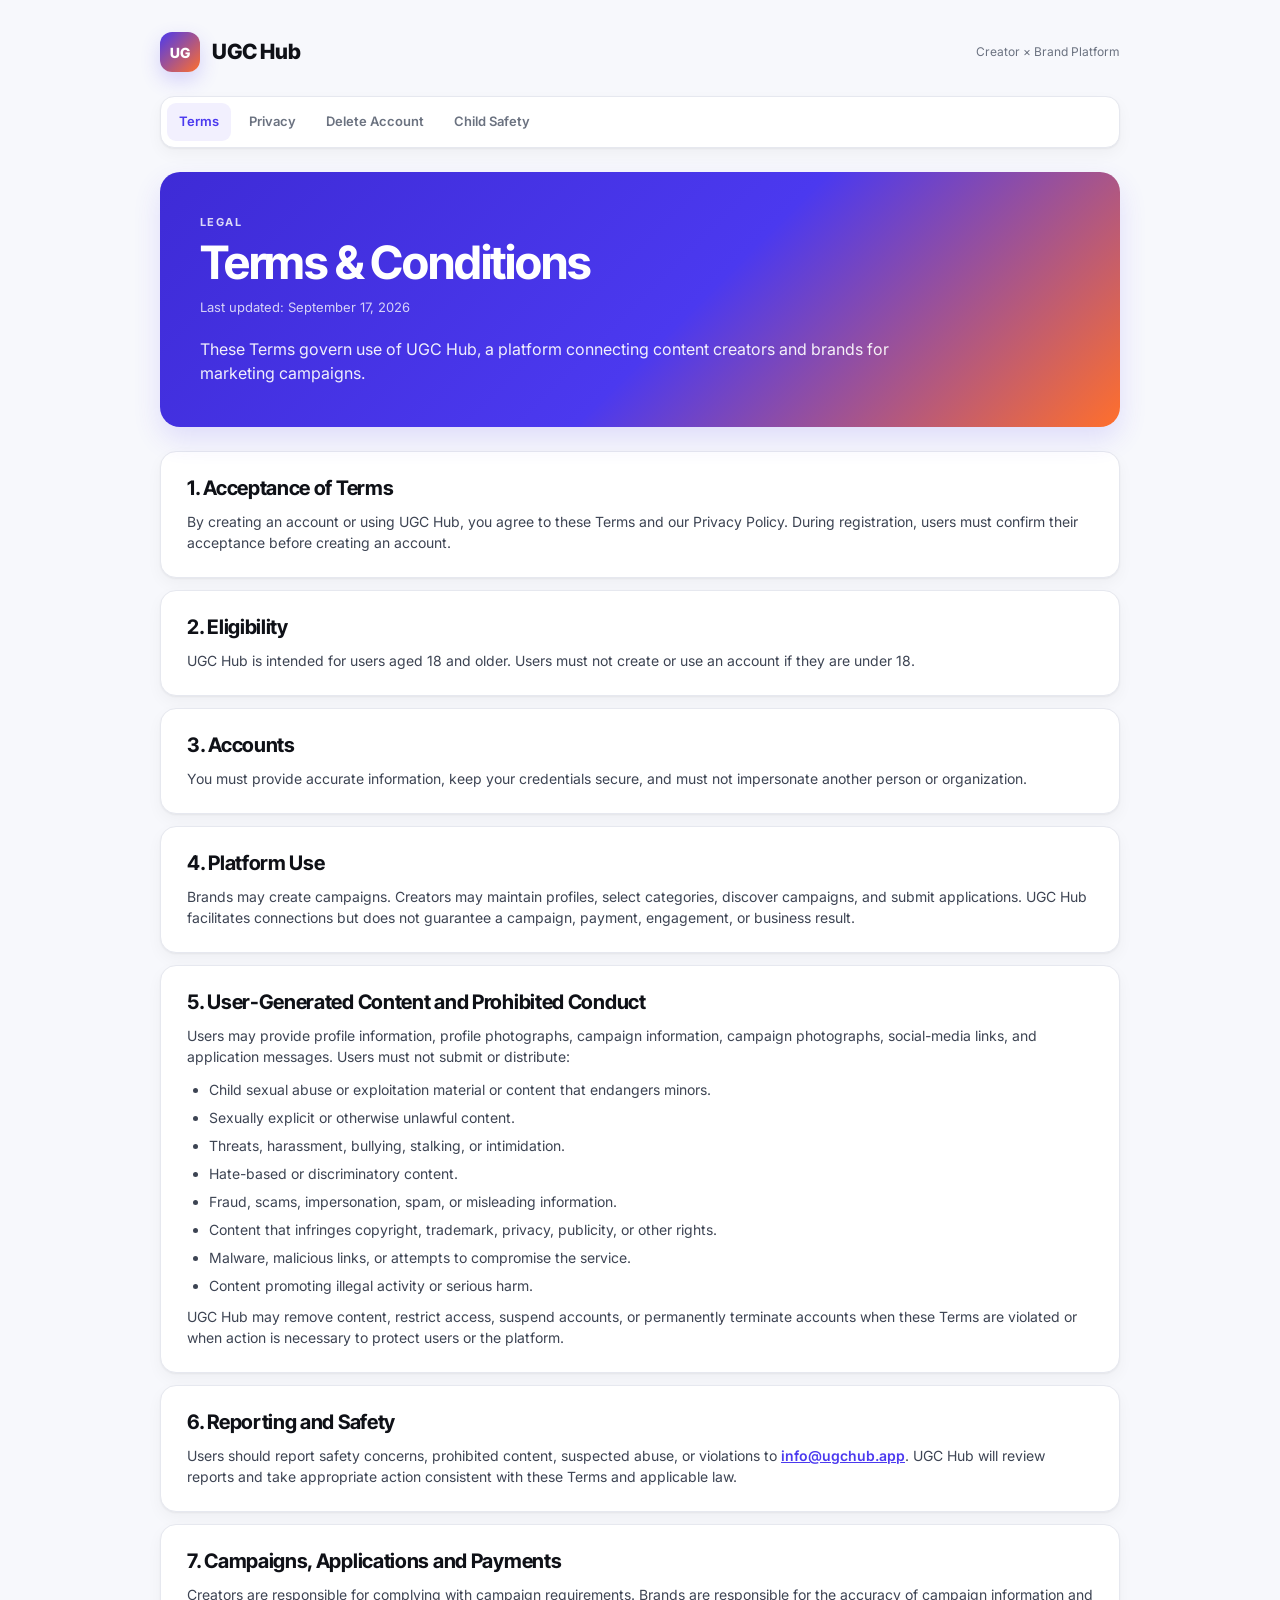
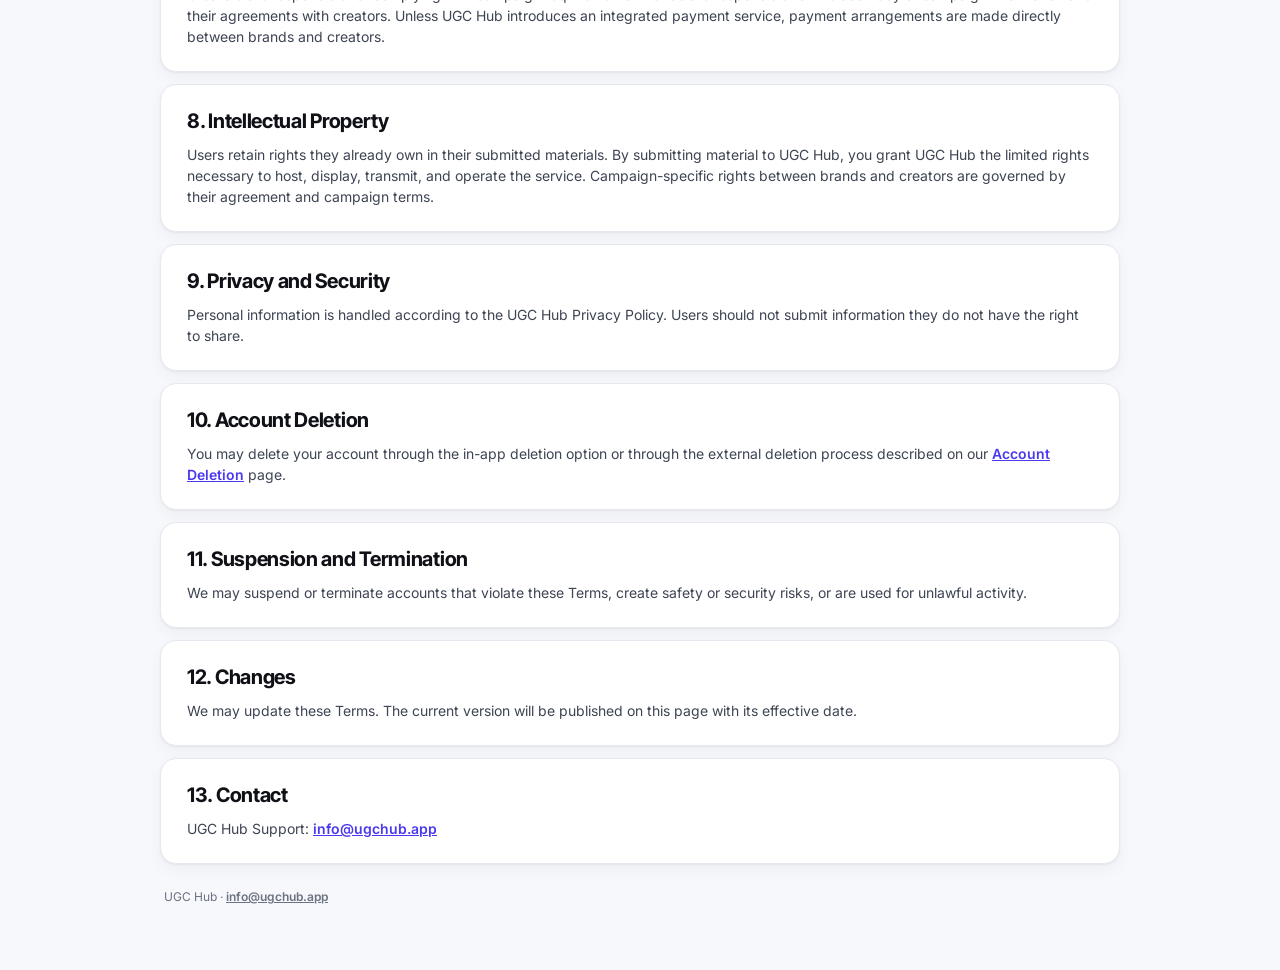
==== commit 328933be: "Align terms page with UGC Hub app design system" ====
--- a/index.html
+++ b/index.html
@@ -1,14 +1,13 @@
 <!DOCTYPE html>
 <html lang="en">
 <head>
-<meta charset="UTF-8">
-<meta name="viewport" content="width=device-width, initial-scale=1.0">
+<meta charset="UTF-8"><meta name="viewport" content="width=device-width, initial-scale=1.0">
 <title>UGC Hub | Terms & Conditions</title>
+<link rel="preconnect" href="https://fonts.googleapis.com"><link rel="preconnect" href="https://fonts.gstatic.com" crossorigin><link href="https://fonts.googleapis.com/css2?family=Inter:wght@400;500;600;700&family=Inter+Tight:wght@700;800&display=swap" rel="stylesheet">
 <style>
-:root{--bg:#1a1a1a;--surface:#222;--surface-2:#292929;--text:#f5f5f5;--muted:#a7a7a7;--line:#373737;--accent:#fff;}
-*{box-sizing:border-box}html{scroll-behavior:smooth}body{margin:0;background:var(--bg);color:var(--text);font-family:Inter,-apple-system,BlinkMacSystemFont,"Segoe UI",Roboto,Arial,sans-serif;line-height:1.75}a{color:var(--text);text-underline-offset:3px}.shell{width:min(920px,calc(100% - 32px));margin:0 auto;padding:28px 0 64px}.brand{display:flex;align-items:center;gap:12px;margin-bottom:28px}.mark{width:38px;height:38px;border:2px solid var(--text);display:grid;place-items:center;font-weight:800;font-size:14px;letter-spacing:-1px}.brand-name{font-size:20px;font-weight:750;letter-spacing:-.4px}.brand-sub{color:var(--muted);font-size:12px;margin-left:auto}.nav{display:flex;flex-wrap:wrap;gap:8px;border-top:1px solid var(--line);border-bottom:1px solid var(--line);padding:12px 0;margin-bottom:48px}.nav a{text-decoration:none;color:var(--muted);padding:7px 10px}.nav a:hover,.nav a.active{color:var(--text)}.nav a.active{background:var(--surface-2)}.hero{margin-bottom:42px}.eyebrow{font-size:12px;text-transform:uppercase;letter-spacing:1.5px;color:var(--muted);font-weight:700}.hero h1{font-size:clamp(32px,6vw,48px);line-height:1.08;letter-spacing:-1.8px;margin:10px 0 12px}.updated{color:var(--muted);font-size:13px}.intro{font-size:17px;color:#d2d2d2;max-width:760px}.content{border-top:1px solid var(--line)}section{padding:30px 0;border-bottom:1px solid var(--line)}h2{font-size:20px;letter-spacing:-.3px;margin:0 0 12px}p{margin:0 0 14px;color:#d2d2d2}ul,ol{color:#d2d2d2;padding-left:22px;margin:10px 0}li{margin:7px 0}strong{color:var(--text)}.footer{padding-top:28px;color:var(--muted);font-size:13px}.footer a{color:var(--muted)}@media(max-width:600px){.shell{width:min(100% - 24px,920px);padding-top:20px}.brand-sub{display:none}.nav{margin-bottom:36px}.nav a{padding:6px 8px}.hero h1{letter-spacing:-1px}}
-</style>
-</head>
+:root{--violet:#4B39EF;--violet-dark:#3E2BD6;--violet-soft:#F2F0FE;--ember:#FF6F2C;--canvas:#F7F8FC;--surface:#FFF;--border:#E6E8EF;--text:#0F1117;--secondary:#3D4453;--muted:#6B7280;--shadow:0 1px 2px #0f11170d,0 6px 16px #0f11170a}
+*{box-sizing:border-box}html{scroll-behavior:smooth}body{margin:0;background:var(--canvas);color:var(--text);font-family:Inter,system-ui,sans-serif;line-height:1.5}.shell{width:min(960px,calc(100% - 32px));margin:auto;padding:32px 0 64px}.brand{display:flex;align-items:center;gap:12px;margin-bottom:24px}.mark{width:40px;height:40px;border-radius:12px;background:linear-gradient(135deg,var(--violet),var(--ember));display:grid;place-items:center;color:#fff;font-family:'Inter Tight',sans-serif;font-weight:800;font-size:14px;box-shadow:0 8px 20px #4b39ef33}.brand-name{font-family:'Inter Tight',sans-serif;font-size:21px;font-weight:800;letter-spacing:-.4px}.brand-sub{color:var(--muted);font-size:12px;margin-left:auto}.nav{display:flex;flex-wrap:wrap;gap:6px;padding:6px;background:var(--surface);border:1px solid var(--border);border-radius:14px;box-shadow:var(--shadow);margin-bottom:24px}.nav a{text-decoration:none;color:var(--muted);font-size:13px;font-weight:600;padding:9px 12px;border-radius:9px}.nav a:hover{color:var(--violet)}.nav a.active{color:var(--violet);background:var(--violet-soft)}.hero{position:relative;overflow:hidden;border-radius:20px;padding:42px 40px;margin-bottom:24px;color:#fff;background:linear-gradient(135deg,#3E2BD6 0%,#4B39EF 55%,#FF6F2C 100%);box-shadow:0 12px 28px #4b39ef24}.eyebrow{font-size:11px;text-transform:uppercase;letter-spacing:1.4px;font-weight:700;opacity:.82}.hero h1{font-family:'Inter Tight',sans-serif;font-size:clamp(34px,6vw,46px);line-height:1.08;letter-spacing:-1.2px;margin:8px 0 10px}.updated{font-size:13px;opacity:.78}.intro{font-size:16px;max-width:720px;margin:20px 0 0;color:#fff;opacity:.92}.content{display:grid;gap:12px}section{background:var(--surface);border:1px solid var(--border);border-radius:16px;padding:24px 26px;box-shadow:var(--shadow)}h2{font-family:'Inter Tight',sans-serif;font-size:20px;line-height:1.25;letter-spacing:-.3px;margin:0 0 10px}p,li{color:var(--secondary);font-size:14px}p{margin:0 0 12px}p:last-child{margin-bottom:0}ul,ol{padding-left:22px;margin:10px 0}li{margin:7px 0}a{color:var(--violet);font-weight:600}strong{color:var(--text)}.footer{padding:24px 4px 0;color:var(--muted);font-size:12px}.footer a{color:var(--muted)}@media(max-width:600px){.shell{width:calc(100% - 24px);padding-top:20px}.brand-sub{display:none}.nav{overflow-x:auto;flex-wrap:nowrap}.nav a{white-space:nowrap}.hero{padding:30px 24px;border-radius:16px}.hero h1{font-size:34px}section{padding:20px;border-radius:14px}}
+</style></head>
 <body><main class="shell">
 <header class="brand"><div class="mark">UG</div><div class="brand-name">UGC Hub</div><div class="brand-sub">Creator × Brand Platform</div></header>
 <nav class="nav"><a class="active" href="index.html">Terms</a><a href="privacy-policy.html">Privacy</a><a href="delete-account.html">Delete Account</a><a href="safety-standards.html">Child Safety</a></nav>
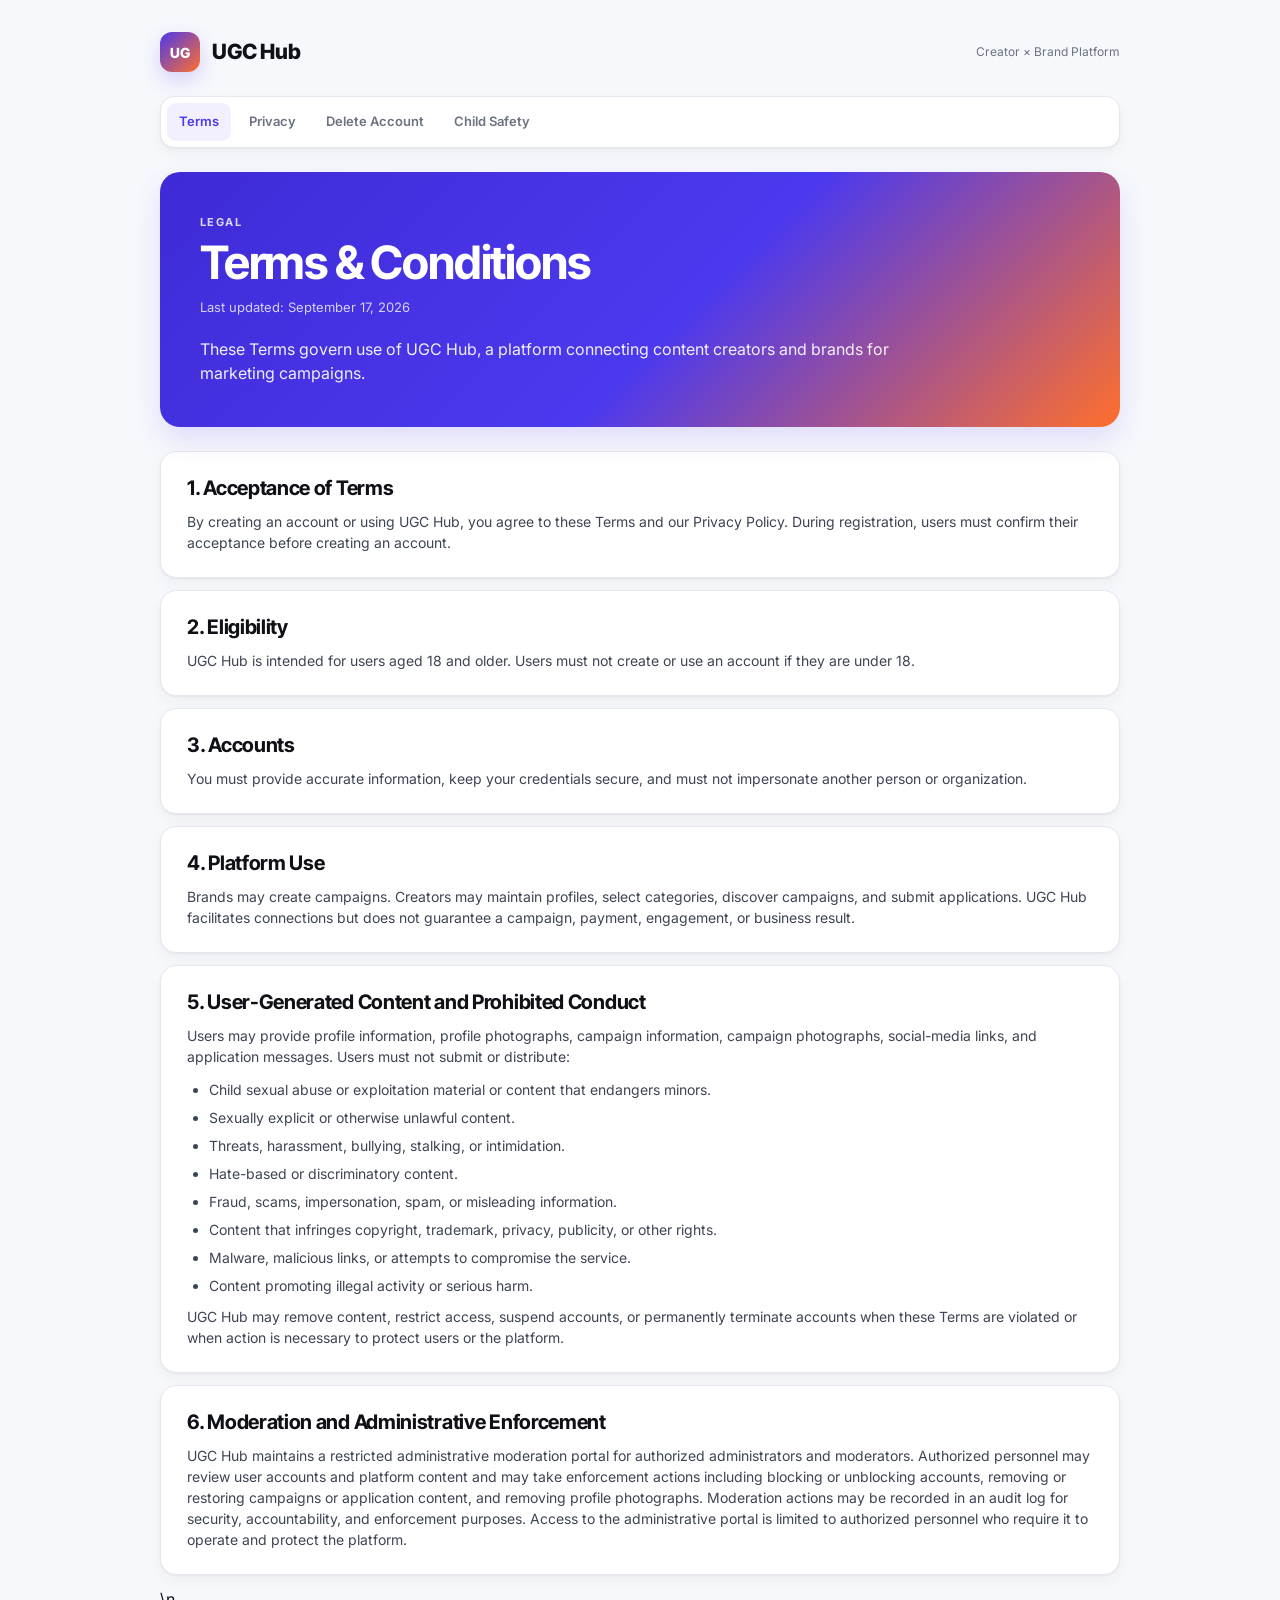
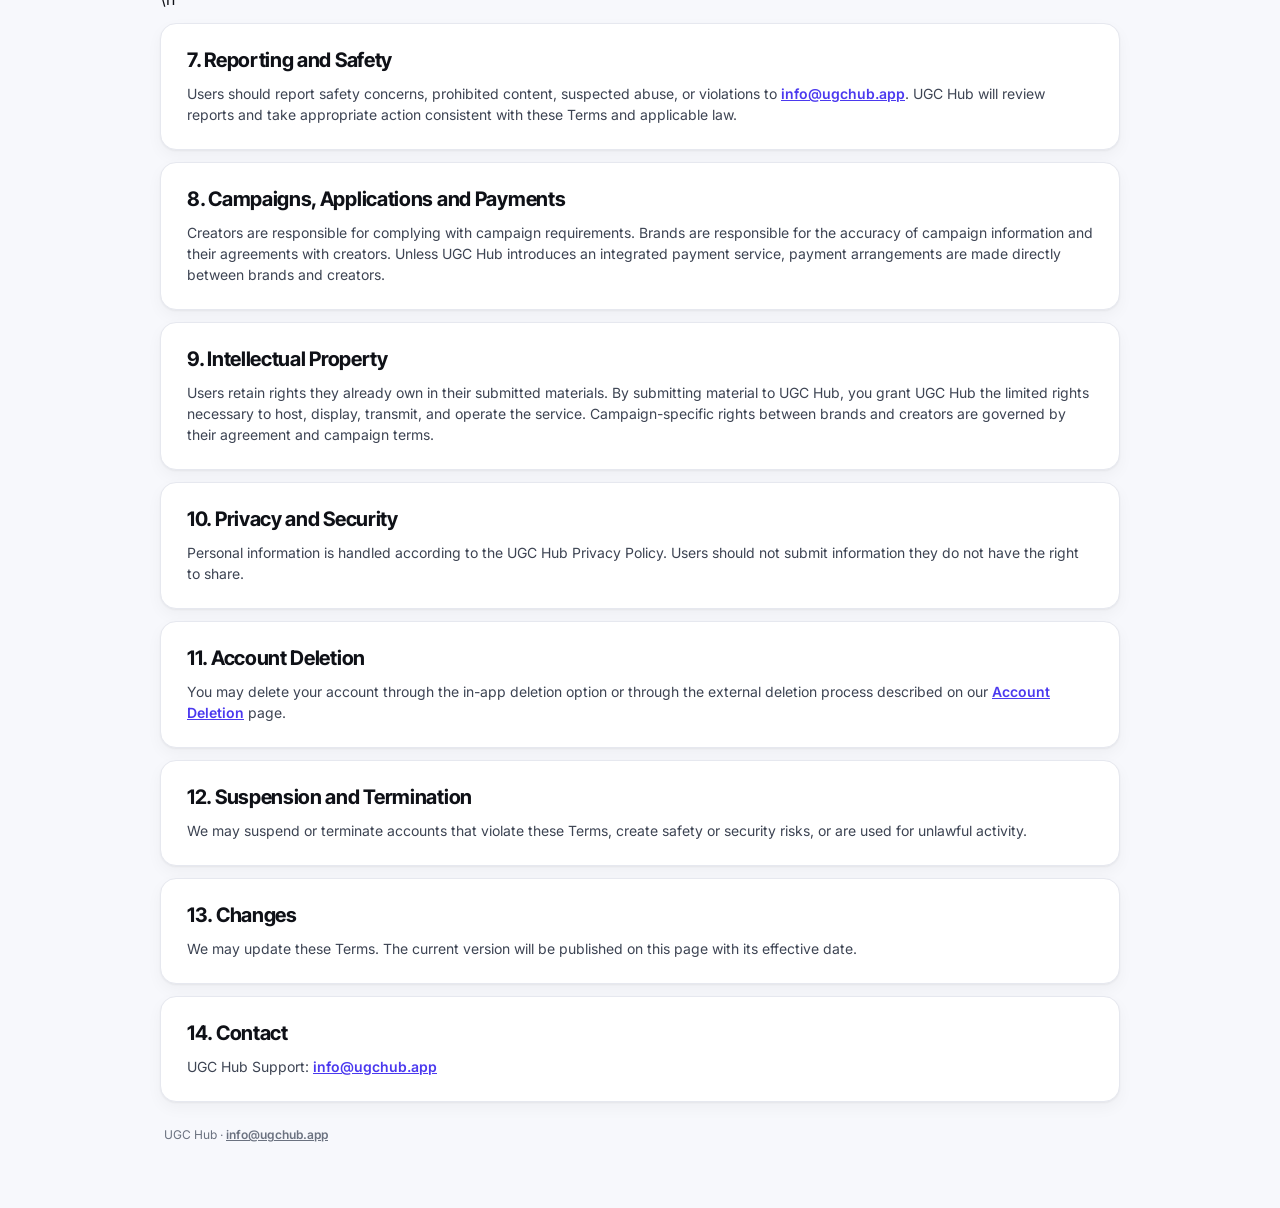
==== commit f59e4e98: "Update legal policies with admin moderation portal disclosure" ====
--- a/index.html
+++ b/index.html
@@ -18,13 +18,13 @@
 <section><h2>3. Accounts</h2><p>You must provide accurate information, keep your credentials secure, and must not impersonate another person or organization.</p></section>
 <section><h2>4. Platform Use</h2><p>Brands may create campaigns. Creators may maintain profiles, select categories, discover campaigns, and submit applications. UGC Hub facilitates connections but does not guarantee a campaign, payment, engagement, or business result.</p></section>
 <section><h2>5. User-Generated Content and Prohibited Conduct</h2><p>Users may provide profile information, profile photographs, campaign information, campaign photographs, social-media links, and application messages. Users must not submit or distribute:</p><ul><li>Child sexual abuse or exploitation material or content that endangers minors.</li><li>Sexually explicit or otherwise unlawful content.</li><li>Threats, harassment, bullying, stalking, or intimidation.</li><li>Hate-based or discriminatory content.</li><li>Fraud, scams, impersonation, spam, or misleading information.</li><li>Content that infringes copyright, trademark, privacy, publicity, or other rights.</li><li>Malware, malicious links, or attempts to compromise the service.</li><li>Content promoting illegal activity or serious harm.</li></ul><p>UGC Hub may remove content, restrict access, suspend accounts, or permanently terminate accounts when these Terms are violated or when action is necessary to protect users or the platform.</p></section>
-<section><h2>6. Reporting and Safety</h2><p>Users should report safety concerns, prohibited content, suspected abuse, or violations to <a href="mailto:info@ugchub.app">info@ugchub.app</a>. UGC Hub will review reports and take appropriate action consistent with these Terms and applicable law.</p></section>
-<section><h2>7. Campaigns, Applications and Payments</h2><p>Creators are responsible for complying with campaign requirements. Brands are responsible for the accuracy of campaign information and their agreements with creators. Unless UGC Hub introduces an integrated payment service, payment arrangements are made directly between brands and creators.</p></section>
-<section><h2>8. Intellectual Property</h2><p>Users retain rights they already own in their submitted materials. By submitting material to UGC Hub, you grant UGC Hub the limited rights necessary to host, display, transmit, and operate the service. Campaign-specific rights between brands and creators are governed by their agreement and campaign terms.</p></section>
-<section><h2>9. Privacy and Security</h2><p>Personal information is handled according to the UGC Hub Privacy Policy. Users should not submit information they do not have the right to share.</p></section>
-<section><h2>10. Account Deletion</h2><p>You may delete your account through the in-app deletion option or through the external deletion process described on our <a href="delete-account.html">Account Deletion</a> page.</p></section>
-<section><h2>11. Suspension and Termination</h2><p>We may suspend or terminate accounts that violate these Terms, create safety or security risks, or are used for unlawful activity.</p></section>
-<section><h2>12. Changes</h2><p>We may update these Terms. The current version will be published on this page with its effective date.</p></section>
-<section><h2>13. Contact</h2><p>UGC Hub Support: <a href="mailto:info@ugchub.app">info@ugchub.app</a></p></section>
+<section><h2>6. Moderation and Administrative Enforcement</h2><p>UGC Hub maintains a restricted administrative moderation portal for authorized administrators and moderators. Authorized personnel may review user accounts and platform content and may take enforcement actions including blocking or unblocking accounts, removing or restoring campaigns or application content, and removing profile photographs. Moderation actions may be recorded in an audit log for security, accountability, and enforcement purposes. Access to the administrative portal is limited to authorized personnel who require it to operate and protect the platform.</p></section>\n<section><h2>7. Reporting and Safety</h2><p>Users should report safety concerns, prohibited content, suspected abuse, or violations to <a href="mailto:info@ugchub.app">info@ugchub.app</a>. UGC Hub will review reports and take appropriate action consistent with these Terms and applicable law.</p></section>
+<section><h2>8. Campaigns, Applications and Payments</h2><p>Creators are responsible for complying with campaign requirements. Brands are responsible for the accuracy of campaign information and their agreements with creators. Unless UGC Hub introduces an integrated payment service, payment arrangements are made directly between brands and creators.</p></section>
+<section><h2>9. Intellectual Property</h2><p>Users retain rights they already own in their submitted materials. By submitting material to UGC Hub, you grant UGC Hub the limited rights necessary to host, display, transmit, and operate the service. Campaign-specific rights between brands and creators are governed by their agreement and campaign terms.</p></section>
+<section><h2>10. Privacy and Security</h2><p>Personal information is handled according to the UGC Hub Privacy Policy. Users should not submit information they do not have the right to share.</p></section>
+<section><h2>11. Account Deletion</h2><p>You may delete your account through the in-app deletion option or through the external deletion process described on our <a href="delete-account.html">Account Deletion</a> page.</p></section>
+<section><h2>12. Suspension and Termination</h2><p>We may suspend or terminate accounts that violate these Terms, create safety or security risks, or are used for unlawful activity.</p></section>
+<section><h2>13. Changes</h2><p>We may update these Terms. The current version will be published on this page with its effective date.</p></section>
+<section><h2>14. Contact</h2><p>UGC Hub Support: <a href="mailto:info@ugchub.app">info@ugchub.app</a></p></section>
 </div><footer class="footer">UGC Hub · <a href="mailto:info@ugchub.app">info@ugchub.app</a></footer>
 </main></body></html>
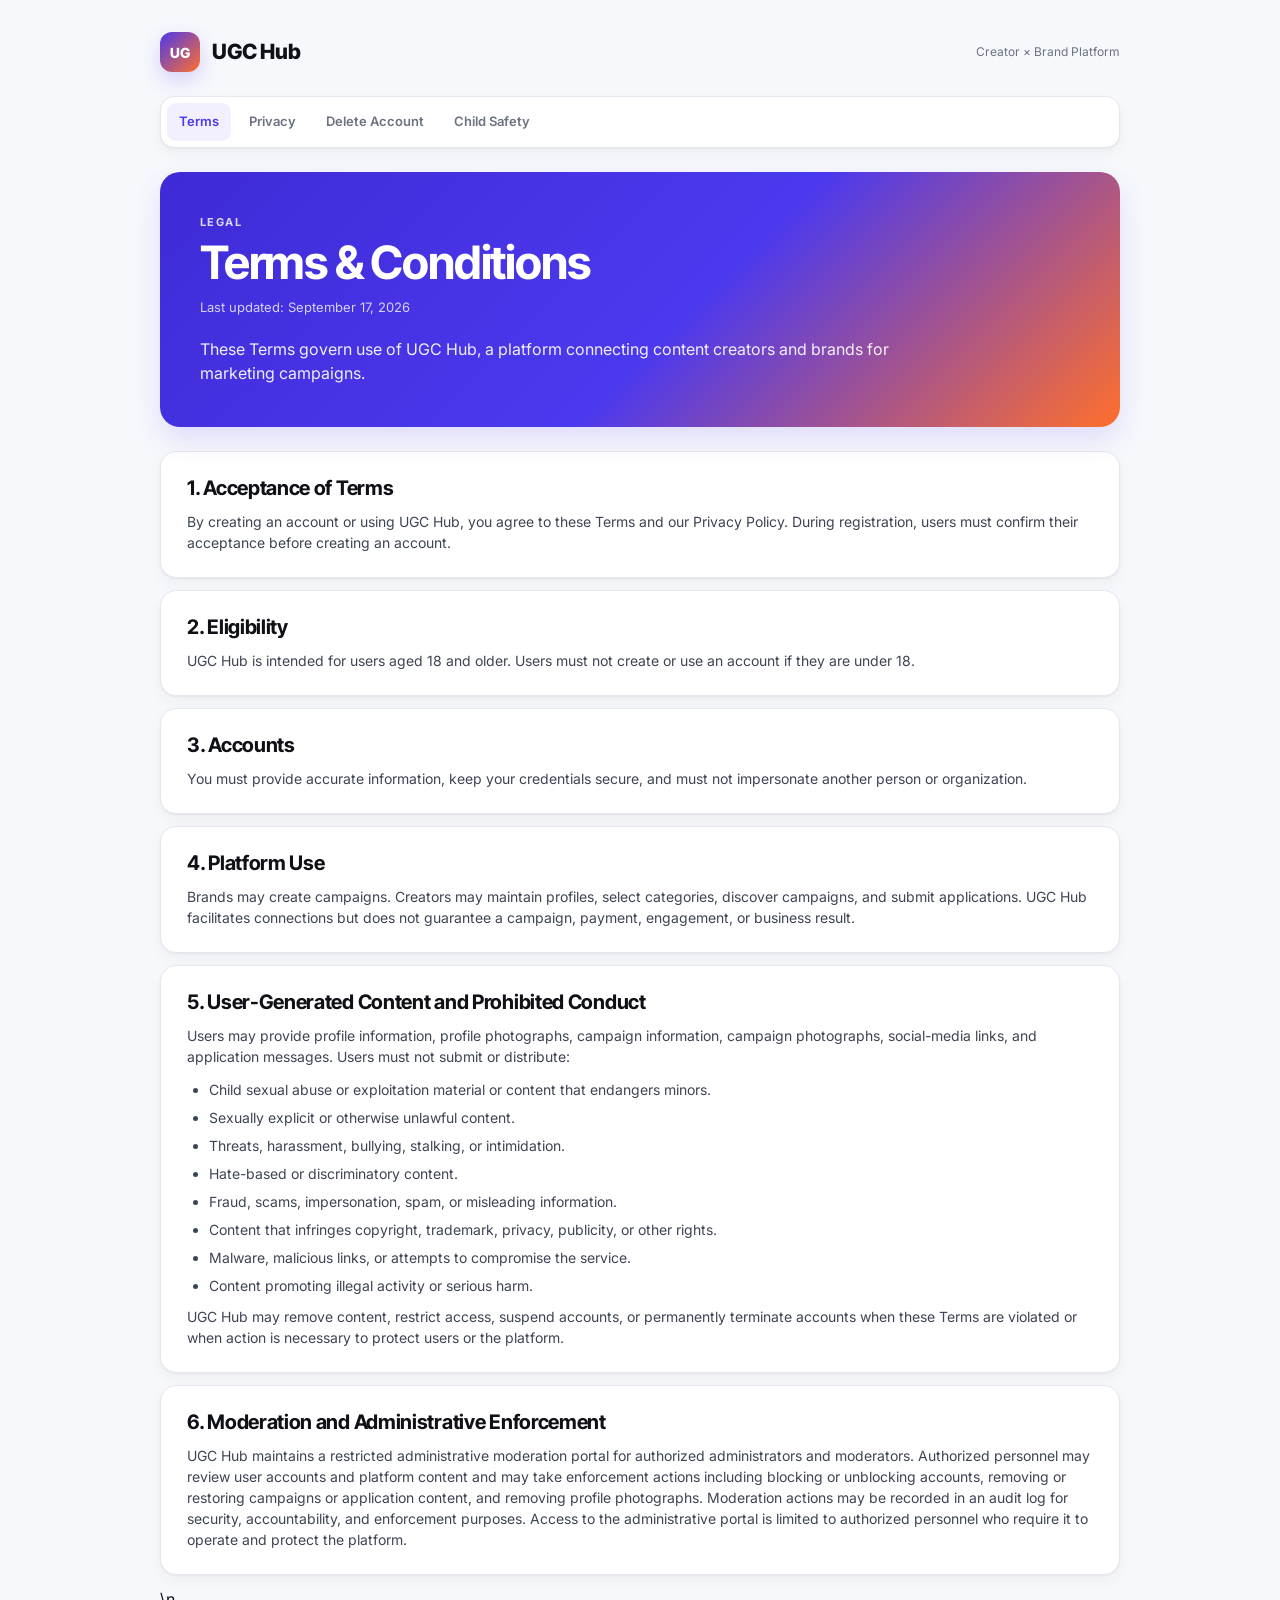
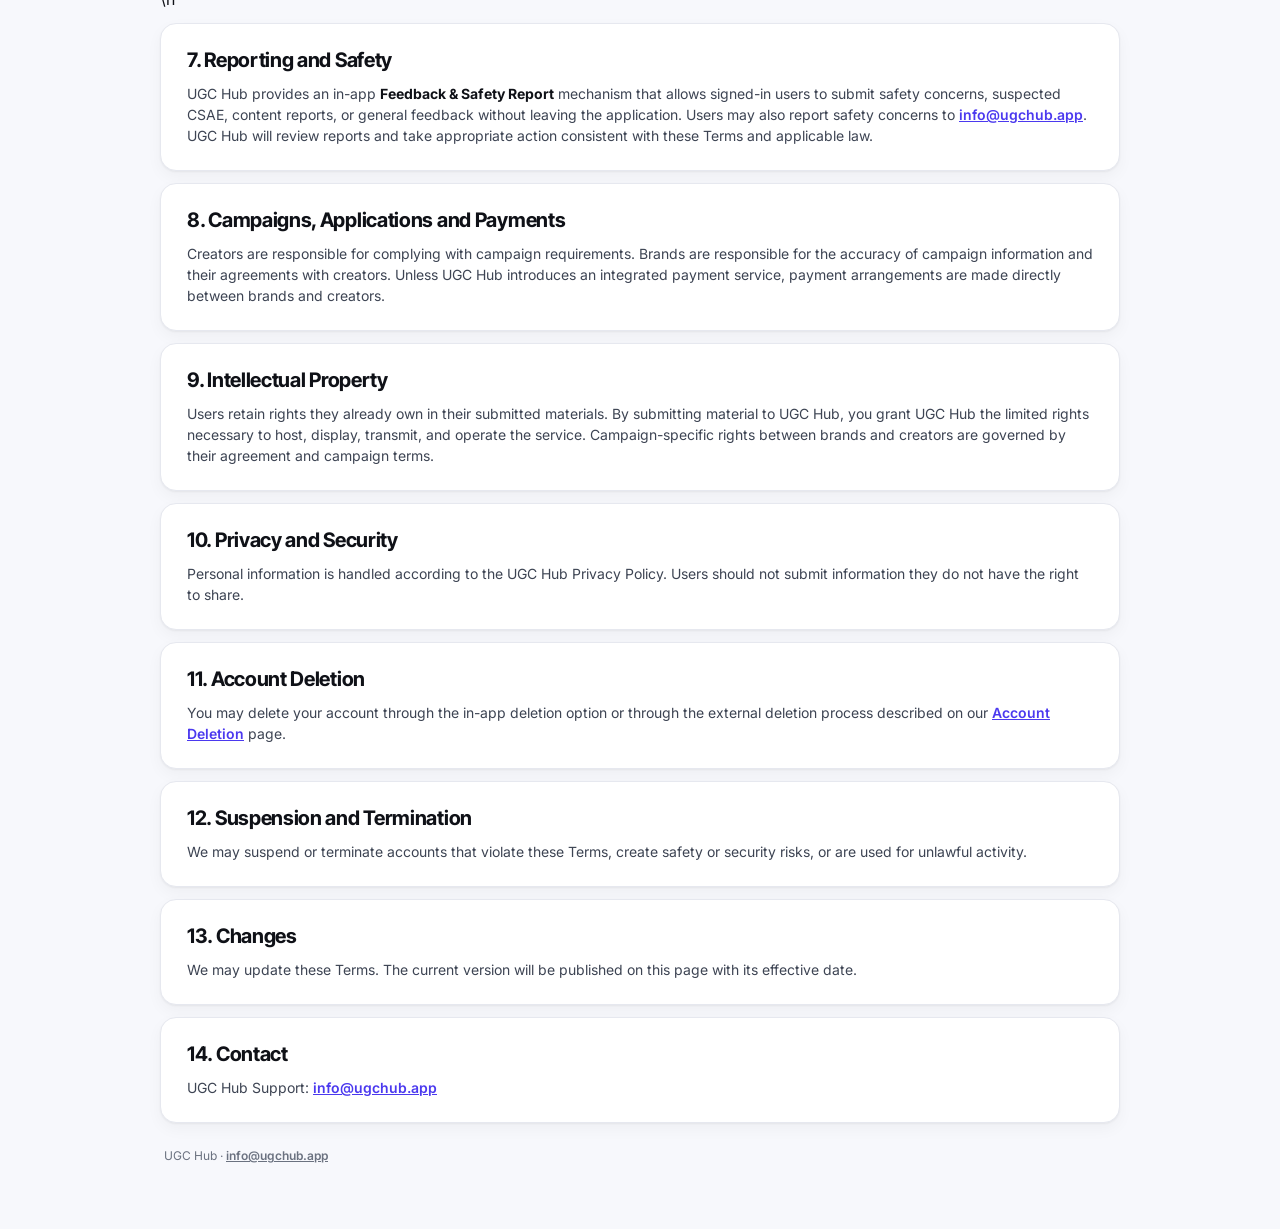
==== commit 8fb9c6d0: "Document in-app feedback and safety reporting" ====
--- a/index.html
+++ b/index.html
@@ -18,7 +18,7 @@
 <section><h2>3. Accounts</h2><p>You must provide accurate information, keep your credentials secure, and must not impersonate another person or organization.</p></section>
 <section><h2>4. Platform Use</h2><p>Brands may create campaigns. Creators may maintain profiles, select categories, discover campaigns, and submit applications. UGC Hub facilitates connections but does not guarantee a campaign, payment, engagement, or business result.</p></section>
 <section><h2>5. User-Generated Content and Prohibited Conduct</h2><p>Users may provide profile information, profile photographs, campaign information, campaign photographs, social-media links, and application messages. Users must not submit or distribute:</p><ul><li>Child sexual abuse or exploitation material or content that endangers minors.</li><li>Sexually explicit or otherwise unlawful content.</li><li>Threats, harassment, bullying, stalking, or intimidation.</li><li>Hate-based or discriminatory content.</li><li>Fraud, scams, impersonation, spam, or misleading information.</li><li>Content that infringes copyright, trademark, privacy, publicity, or other rights.</li><li>Malware, malicious links, or attempts to compromise the service.</li><li>Content promoting illegal activity or serious harm.</li></ul><p>UGC Hub may remove content, restrict access, suspend accounts, or permanently terminate accounts when these Terms are violated or when action is necessary to protect users or the platform.</p></section>
-<section><h2>6. Moderation and Administrative Enforcement</h2><p>UGC Hub maintains a restricted administrative moderation portal for authorized administrators and moderators. Authorized personnel may review user accounts and platform content and may take enforcement actions including blocking or unblocking accounts, removing or restoring campaigns or application content, and removing profile photographs. Moderation actions may be recorded in an audit log for security, accountability, and enforcement purposes. Access to the administrative portal is limited to authorized personnel who require it to operate and protect the platform.</p></section>\n<section><h2>7. Reporting and Safety</h2><p>Users should report safety concerns, prohibited content, suspected abuse, or violations to <a href="mailto:info@ugchub.app">info@ugchub.app</a>. UGC Hub will review reports and take appropriate action consistent with these Terms and applicable law.</p></section>
+<section><h2>6. Moderation and Administrative Enforcement</h2><p>UGC Hub maintains a restricted administrative moderation portal for authorized administrators and moderators. Authorized personnel may review user accounts and platform content and may take enforcement actions including blocking or unblocking accounts, removing or restoring campaigns or application content, and removing profile photographs. Moderation actions may be recorded in an audit log for security, accountability, and enforcement purposes. Access to the administrative portal is limited to authorized personnel who require it to operate and protect the platform.</p></section>\n<section><h2>7. Reporting and Safety</h2><p>UGC Hub provides an in-app <strong>Feedback &amp; Safety Report</strong> mechanism that allows signed-in users to submit safety concerns, suspected CSAE, content reports, or general feedback without leaving the application. Users may also report safety concerns to <a href="mailto:info@ugchub.app">info@ugchub.app</a>. UGC Hub will review reports and take appropriate action consistent with these Terms and applicable law.</p></section>
 <section><h2>8. Campaigns, Applications and Payments</h2><p>Creators are responsible for complying with campaign requirements. Brands are responsible for the accuracy of campaign information and their agreements with creators. Unless UGC Hub introduces an integrated payment service, payment arrangements are made directly between brands and creators.</p></section>
 <section><h2>9. Intellectual Property</h2><p>Users retain rights they already own in their submitted materials. By submitting material to UGC Hub, you grant UGC Hub the limited rights necessary to host, display, transmit, and operate the service. Campaign-specific rights between brands and creators are governed by their agreement and campaign terms.</p></section>
 <section><h2>10. Privacy and Security</h2><p>Personal information is handled according to the UGC Hub Privacy Policy. Users should not submit information they do not have the right to share.</p></section>
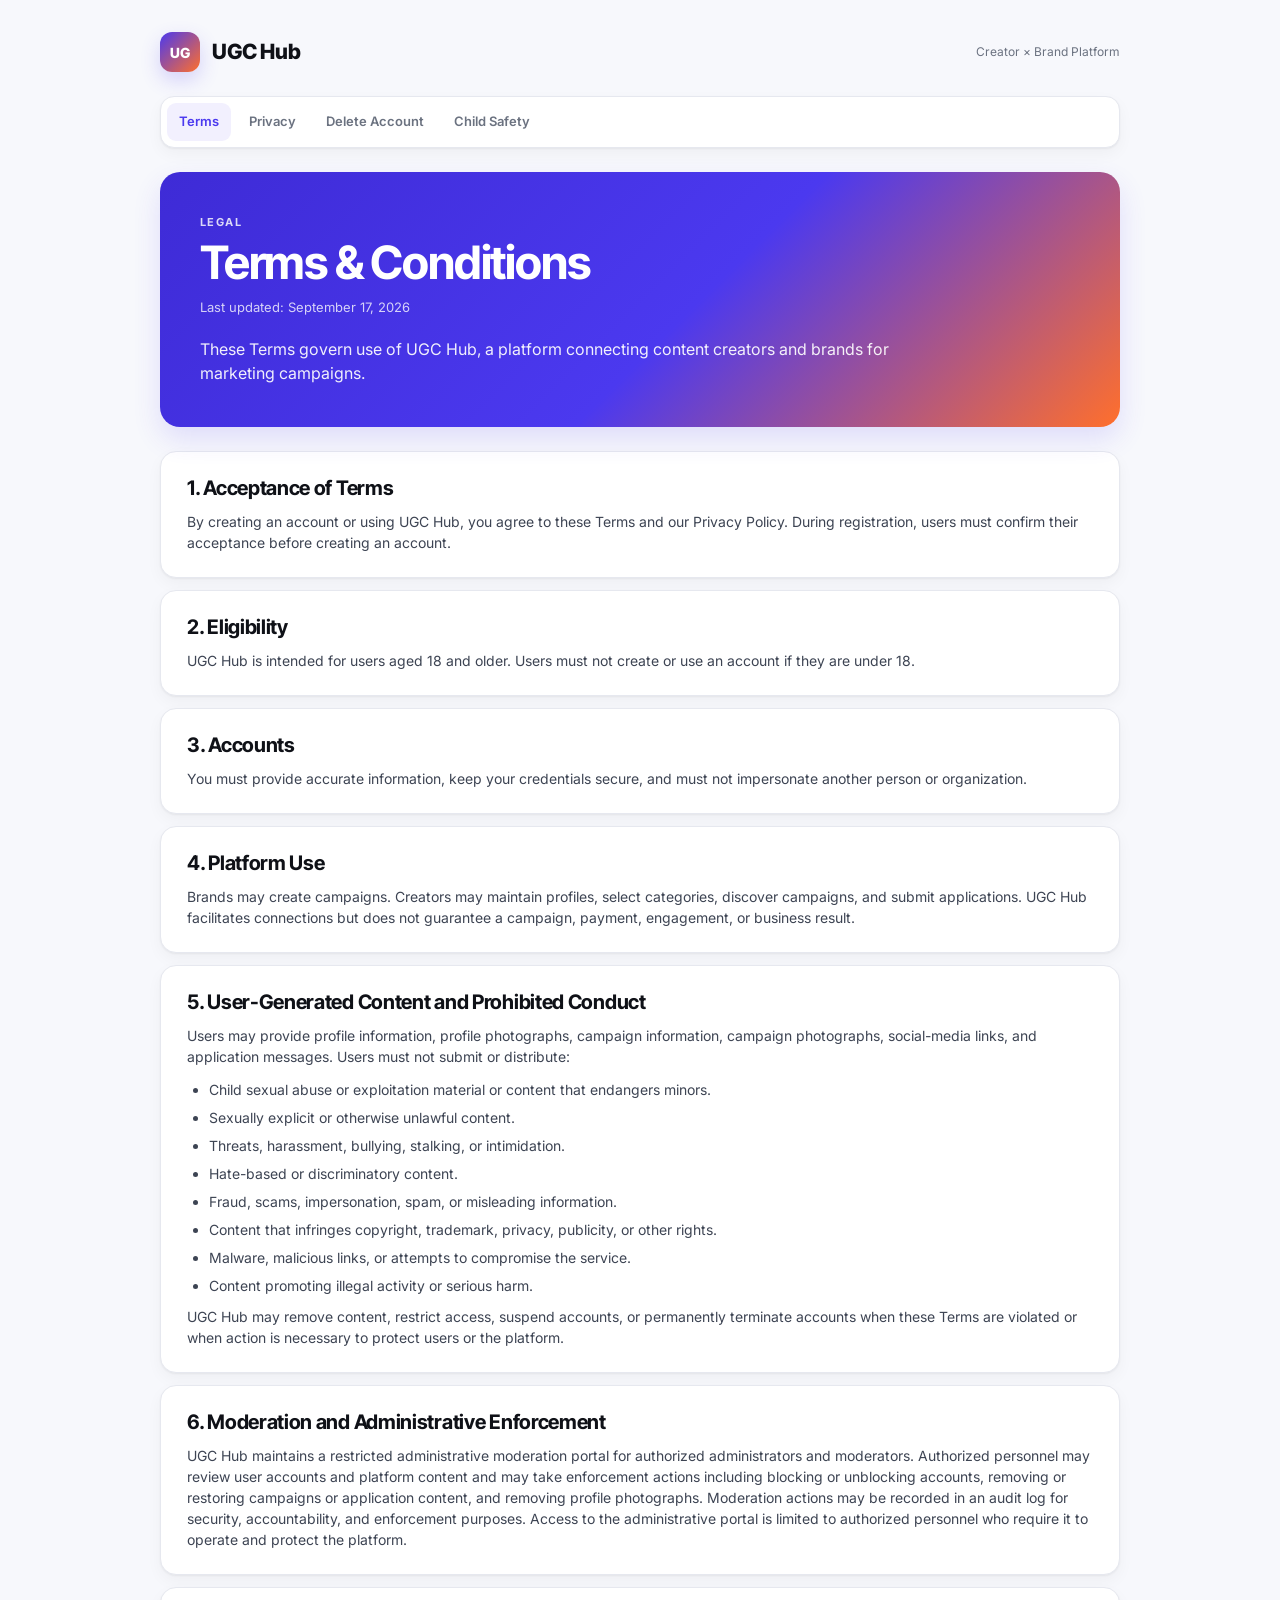
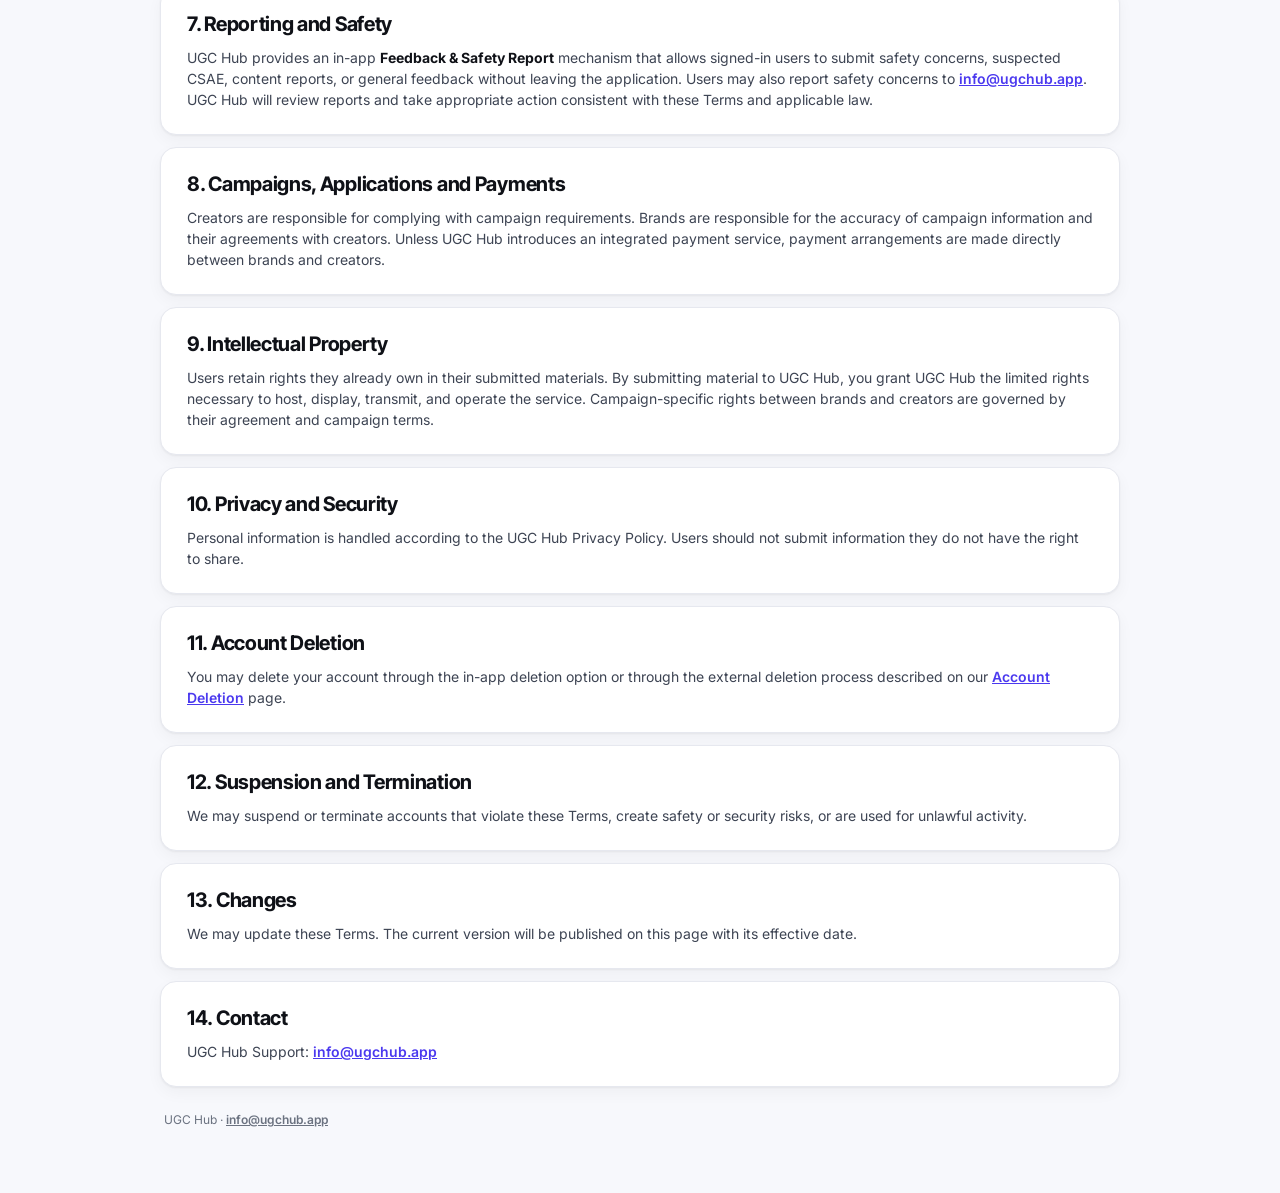
==== commit b0518787: "Fix escaped newline rendering in terms page" ====
--- a/index.html
+++ b/index.html
@@ -18,7 +18,8 @@
 <section><h2>3. Accounts</h2><p>You must provide accurate information, keep your credentials secure, and must not impersonate another person or organization.</p></section>
 <section><h2>4. Platform Use</h2><p>Brands may create campaigns. Creators may maintain profiles, select categories, discover campaigns, and submit applications. UGC Hub facilitates connections but does not guarantee a campaign, payment, engagement, or business result.</p></section>
 <section><h2>5. User-Generated Content and Prohibited Conduct</h2><p>Users may provide profile information, profile photographs, campaign information, campaign photographs, social-media links, and application messages. Users must not submit or distribute:</p><ul><li>Child sexual abuse or exploitation material or content that endangers minors.</li><li>Sexually explicit or otherwise unlawful content.</li><li>Threats, harassment, bullying, stalking, or intimidation.</li><li>Hate-based or discriminatory content.</li><li>Fraud, scams, impersonation, spam, or misleading information.</li><li>Content that infringes copyright, trademark, privacy, publicity, or other rights.</li><li>Malware, malicious links, or attempts to compromise the service.</li><li>Content promoting illegal activity or serious harm.</li></ul><p>UGC Hub may remove content, restrict access, suspend accounts, or permanently terminate accounts when these Terms are violated or when action is necessary to protect users or the platform.</p></section>
-<section><h2>6. Moderation and Administrative Enforcement</h2><p>UGC Hub maintains a restricted administrative moderation portal for authorized administrators and moderators. Authorized personnel may review user accounts and platform content and may take enforcement actions including blocking or unblocking accounts, removing or restoring campaigns or application content, and removing profile photographs. Moderation actions may be recorded in an audit log for security, accountability, and enforcement purposes. Access to the administrative portal is limited to authorized personnel who require it to operate and protect the platform.</p></section>\n<section><h2>7. Reporting and Safety</h2><p>UGC Hub provides an in-app <strong>Feedback &amp; Safety Report</strong> mechanism that allows signed-in users to submit safety concerns, suspected CSAE, content reports, or general feedback without leaving the application. Users may also report safety concerns to <a href="mailto:info@ugchub.app">info@ugchub.app</a>. UGC Hub will review reports and take appropriate action consistent with these Terms and applicable law.</p></section>
+<section><h2>6. Moderation and Administrative Enforcement</h2><p>UGC Hub maintains a restricted administrative moderation portal for authorized administrators and moderators. Authorized personnel may review user accounts and platform content and may take enforcement actions including blocking or unblocking accounts, removing or restoring campaigns or application content, and removing profile photographs. Moderation actions may be recorded in an audit log for security, accountability, and enforcement purposes. Access to the administrative portal is limited to authorized personnel who require it to operate and protect the platform.</p></section>
+<section><h2>7. Reporting and Safety</h2><p>UGC Hub provides an in-app <strong>Feedback &amp; Safety Report</strong> mechanism that allows signed-in users to submit safety concerns, suspected CSAE, content reports, or general feedback without leaving the application. Users may also report safety concerns to <a href="mailto:info@ugchub.app">info@ugchub.app</a>. UGC Hub will review reports and take appropriate action consistent with these Terms and applicable law.</p></section>
 <section><h2>8. Campaigns, Applications and Payments</h2><p>Creators are responsible for complying with campaign requirements. Brands are responsible for the accuracy of campaign information and their agreements with creators. Unless UGC Hub introduces an integrated payment service, payment arrangements are made directly between brands and creators.</p></section>
 <section><h2>9. Intellectual Property</h2><p>Users retain rights they already own in their submitted materials. By submitting material to UGC Hub, you grant UGC Hub the limited rights necessary to host, display, transmit, and operate the service. Campaign-specific rights between brands and creators are governed by their agreement and campaign terms.</p></section>
 <section><h2>10. Privacy and Security</h2><p>Personal information is handled according to the UGC Hub Privacy Policy. Users should not submit information they do not have the right to share.</p></section>
